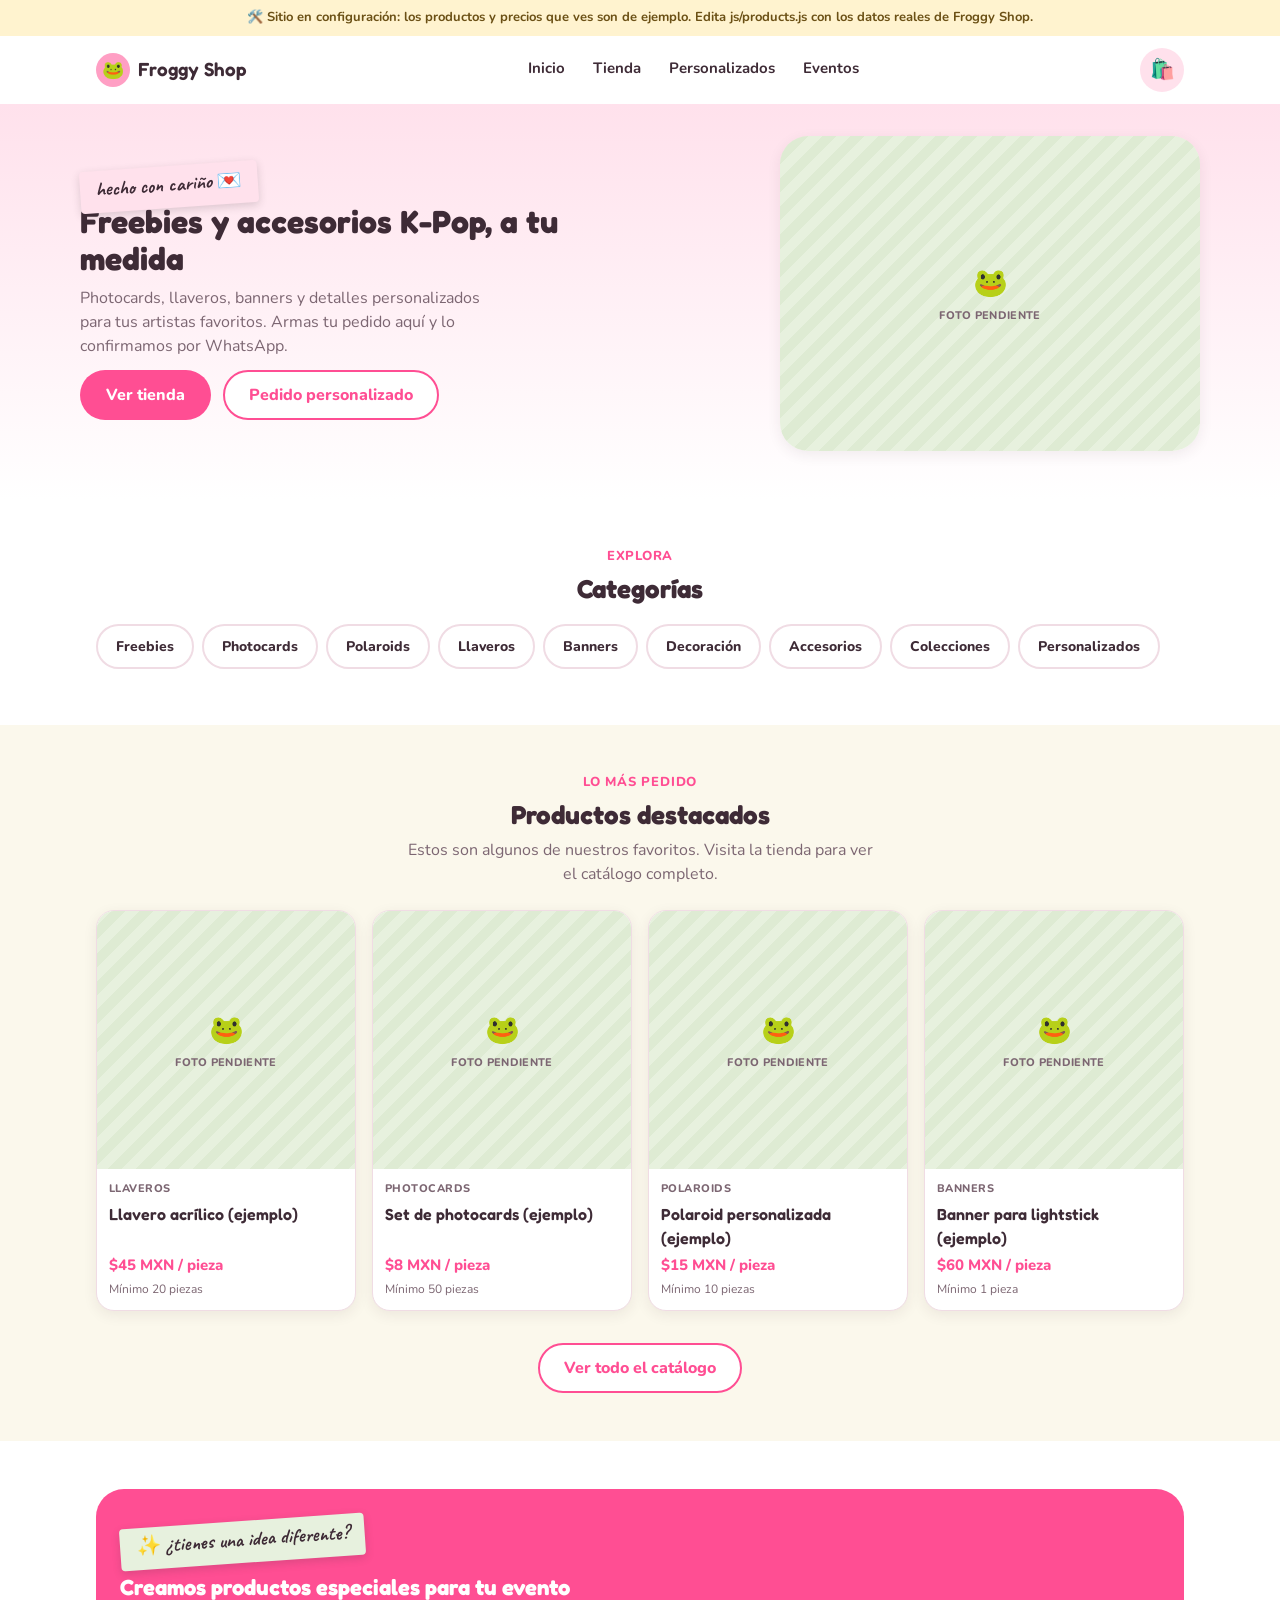
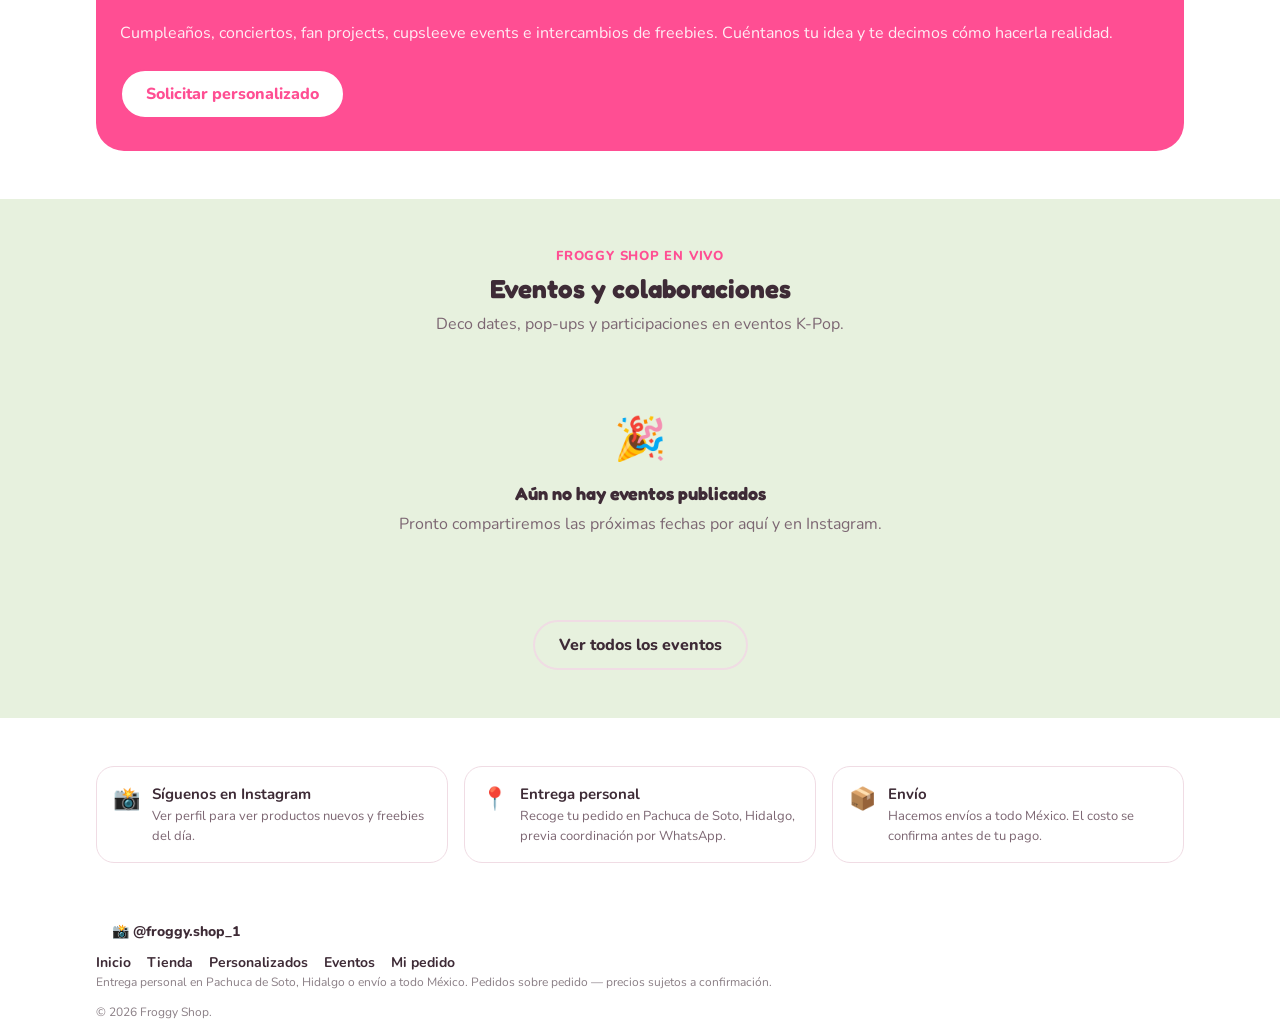
==== index.html @ 0ef4f1ca "Add files via upload" ====
<!DOCTYPE html>
<html lang="es">
<head>
<meta charset="UTF-8">
<meta name="viewport" content="width=device-width, initial-scale=1.0">
<title>Froggy Shop — Freebies y accesorios K-Pop en Pachuca</title>
<meta name="description" content="Freebies, accesorios y detalles personalizados para fans de K-Pop. Pedidos sobre pedido, entrega en Pachuca o envío a todo México.">
<meta property="og:title" content="Froggy Shop">
<meta property="og:description" content="Freebies, accesorios y detalles personalizados para fans de K-Pop.">
<meta property="og:type" content="website">
<link rel="icon" href="data:image/svg+xml,<svg xmlns=%22http://www.w3.org/2000/svg%22 viewBox=%220 0 32 32%22><text y=%2226%22 font-size=%2226%22>🐸</text></svg>">
<link rel="stylesheet" href="css/styles.css">
</head>
<body>

<header id="site-header"></header>

<main>

  <!-- HERO -->
  <section class="hero">
    <div class="hero__inner">
      <div class="hero__text">
        <div class="hero__sticker-wrap">
          <span class="sticker sticker--pink">hecho con cariño 💌</span>
        </div>
        <h1>Freebies y accesorios K-Pop, a tu medida</h1>
        <p class="lead">Photocards, llaveros, banners y detalles personalizados para tus artistas favoritos. Armas tu pedido aquí y lo confirmamos por WhatsApp.</p>
        <div class="hero__actions">
          <a href="tienda.html" class="btn btn--primary">Ver tienda</a>
          <a href="personalizados.html" class="btn btn--secondary">Pedido personalizado</a>
        </div>
      </div>
      <div class="hero__media">
        <div class="photo-placeholder" role="img" aria-label="Foto pendiente del producto destacado">
          <span class="photo-placeholder__icon" aria-hidden="true">🐸</span>
          <span class="photo-placeholder__label">Foto pendiente</span>
        </div>
      </div>
    </div>
  </section>

  <!-- CATEGORÍAS -->
  <section class="section">
    <div class="container">
      <div class="section-head" style="margin-bottom: var(--space-4);">
        <span class="eyebrow">Explora</span>
        <h2>Categorías</h2>
      </div>
      <div class="chip-row" id="home-categories" role="list" aria-label="Categorías de productos"></div>
    </div>
  </section>

  <!-- PRODUCTOS DESTACADOS -->
  <section class="section section--cream">
    <div class="container">
      <div class="section-head">
        <span class="eyebrow">Lo más pedido</span>
        <h2>Productos destacados</h2>
        <p>Estos son algunos de nuestros favoritos. Visita la tienda para ver el catálogo completo.</p>
      </div>
      <div class="product-grid" id="home-featured" role="list" aria-label="Productos destacados"></div>
      <div style="text-align:center; margin-top: var(--space-6);">
        <a href="tienda.html" class="btn btn--secondary">Ver todo el catálogo</a>
      </div>
    </div>
  </section>

  <!-- PERSONALIZADOS -->
  <section class="section">
    <div class="container">
      <div class="banner banner--pink">
        <span class="sticker sticker--mint" style="color:#3E2B36;">✨ ¿tienes una idea diferente?</span>
        <h3>Creamos productos especiales para tu evento</h3>
        <p>Cumpleaños, conciertos, fan projects, cupsleeve events e intercambios de freebies. Cuéntanos tu idea y te decimos cómo hacerla realidad.</p>
        <a href="personalizados.html" class="btn btn--secondary">Solicitar personalizado</a>
      </div>
    </div>
  </section>

  <!-- EVENTOS -->
  <section class="section section--mint">
    <div class="container">
      <div class="section-head">
        <span class="eyebrow">Froggy Shop en vivo</span>
        <h2>Eventos y colaboraciones</h2>
        <p>Deco dates, pop-ups y participaciones en eventos K-Pop.</p>
      </div>
      <div id="home-events"></div>
      <div style="text-align:center; margin-top: var(--space-5);">
        <a href="eventos.html" class="btn btn--ghost">Ver todos los eventos</a>
      </div>
    </div>
  </section>

  <!-- INSTAGRAM + ENTREGA -->
  <section class="section">
    <div class="container">
      <div class="info-strip">
        <div class="info-card">
          <span class="info-card__icon">📸</span>
          <div>
            <h4>Síguenos en Instagram</h4>
            <p><a href="#" id="ig-link" target="_blank" rel="noopener">Ver perfil</a> para ver productos nuevos y freebies del día.</p>
          </div>
        </div>
        <div class="info-card">
          <span class="info-card__icon">📍</span>
          <div>
            <h4>Entrega personal</h4>
            <p id="delivery-city-text"></p>
          </div>
        </div>
        <div class="info-card">
          <span class="info-card__icon">📦</span>
          <div>
            <h4>Envío</h4>
            <p>Hacemos envíos a todo México. El costo se confirma antes de tu pago.</p>
          </div>
        </div>
      </div>
    </div>
  </section>

</main>

<footer id="site-footer"></footer>

<script src="js/config.js"></script>
<script src="js/products.js"></script>
<script src="js/events.js"></script>
<script src="js/cart.js"></script>
<script src="js/ui.js"></script>
<script>
  document.addEventListener("DOMContentLoaded", () => {
    UI.renderHeader("home");
    UI.renderFooter();

    document.getElementById("ig-link").href = FROGGY_CONFIG.instagramUrl;
    document.getElementById("delivery-city-text").textContent =
      `Recoge tu pedido en ${FROGGY_CONFIG.localDeliveryCity}, previa coordinación por WhatsApp.`;

    // Categorías
    const catRow = document.getElementById("home-categories");
    catRow.innerHTML = CATEGORIES.map(
      (c) => `<a class="chip" href="tienda.html?cat=${c.id}" role="listitem">${c.label}</a>`
    ).join("");

    // Productos destacados
    const grid = document.getElementById("home-featured");
    const featured = ProductsAPI.featured(4);
    if (featured.length === 0) {
      grid.outerHTML = `<div class="empty-state"><span class="empty-state__icon">🐸</span><h3>Todavía no hay productos</h3><p>Agrega productos en js/products.js para que aparezcan aquí.</p></div>`;
    } else {
      grid.innerHTML = featured.map(renderProductCard).join("");
    }

    // Eventos (próximos, máx 2, o empty state)
    const upcoming = EventsAPI.upcoming().slice(0, 2);
    const eventsWrap = document.getElementById("home-events");
    if (upcoming.length === 0) {
      eventsWrap.innerHTML = `<div class="empty-state"><span class="empty-state__icon">🎉</span><h3>Aún no hay eventos publicados</h3><p>Pronto compartiremos las próximas fechas por aquí y en Instagram.</p></div>`;
    } else {
      eventsWrap.innerHTML = `<div class="product-grid">` + upcoming.map(renderEventCardHome).join("") + `</div>`;
    }
  });

  function renderProductCard(p) {
    return `
      <a class="product-card" href="producto.html?id=${p.id}" role="listitem">
        <div class="product-card__media">
          ${p.requiresQuote ? `<span class="product-card__badge">Cotización</span>` : ""}
          ${UI.mediaHtml(p.images, p.name)}
        </div>
        <div class="product-card__body">
          <span class="product-card__cat">${ProductsAPI.categoryLabel(p.category)}</span>
          <span class="product-card__name">${p.name}</span>
          <span class="product-card__price">${p.requiresQuote ? "Cotización" : UI.formatMoney(p.price) + " / " + p.unit}</span>
          <span class="product-card__min">Mínimo ${p.minOrder} ${p.unit}${p.minOrder > 1 ? "s" : ""}</span>
        </div>
      </a>`;
  }

  function renderEventCardHome(e) {
    return `
      <a class="product-card" href="eventos.html#${e.id}">
        <div class="product-card__media">${UI.mediaHtml(e.image ? [e.image] : [], e.title)}</div>
        <div class="product-card__body">
          <span class="product-card__cat">${e.date}</span>
          <span class="product-card__name">${e.title}</span>
          <span class="product-card__min">${e.location || ""}</span>
        </div>
      </a>`;
  }
</script>
</body>
</html>
---- css/styles.css ----
/* =========================================================
   FROGGY SHOP — SISTEMA DE DISEÑO
   Kawaii + boutique + K-Pop + limpio + moderno
   Mobile-first (320 / 360 / 390 / 430 → tablet → desktop)
   ========================================================= */

@import url('https://fonts.googleapis.com/css2?family=Fredoka:wght@500;600;700&family=Nunito:wght@400;600;700;800&family=Caveat:wght@600;700&display=swap');

:root{
  /* ---- Paleta (rosa dominante, verde-crema secundario) ---- */
  --pink-soft:   #FFE1EC;
  --pink:        #FF9FC4;
  --pink-strong: #FF4E93;
  --cream:       #FBF8EC;
  --mint:        #E7F1DE;
  --white:       #FFFFFF;
  --ink:         #3E2B36;
  --ink-soft:    #7C6672;
  --line:        #F0DCE4;
  --success:     #5E9E6C;
  --warn:        #C97A2B;

  /* ---- Tipografía ---- */
  --font-display: 'Fredoka', system-ui, sans-serif;
  --font-body:    'Nunito', system-ui, sans-serif;
  --font-note:    'Caveat', cursive;

  /* ---- Espaciado ---- */
  --space-1: 4px;
  --space-2: 8px;
  --space-3: 12px;
  --space-4: 16px;
  --space-5: 24px;
  --space-6: 32px;
  --space-7: 48px;
  --space-8: 64px;

  /* ---- Forma ---- */
  --radius-s: 10px;
  --radius-m: 18px;
  --radius-l: 28px;
  --radius-pill: 999px;

  /* ---- Sombra suave (evitar sombras pesadas) ---- */
  --shadow-card: 0 4px 14px rgba(62, 43, 54, 0.08);
  --shadow-sticker: 0 3px 8px rgba(62, 43, 54, 0.18);

  --max-content: 480px; /* ancho "de app" centrado en pantallas grandes para lo mobile-first */
  --max-wide: 1120px;
}

*{ box-sizing: border-box; }
html{ -webkit-text-size-adjust: 100%; }
body{
  margin: 0;
  font-family: var(--font-body);
  color: var(--ink);
  background: var(--white);
  line-height: 1.5;
  overflow-x: hidden;
  -webkit-font-smoothing: antialiased;
}
img{ max-width: 100%; display: block; }
a{ color: inherit; text-decoration: none; }
button{ font-family: inherit; }
h1,h2,h3{ font-family: var(--font-display); margin: 0 0 var(--space-2); line-height: 1.15; }
p{ margin: 0 0 var(--space-3); }
ul{ margin: 0; padding: 0; list-style: none; }

/* Foco visible siempre (accesibilidad) */
:focus-visible{
  outline: 3px solid var(--pink-strong);
  outline-offset: 2px;
  border-radius: 4px;
}

@media (prefers-reduced-motion: reduce){
  *{ animation-duration: 0.001ms !important; transition-duration: 0.001ms !important; }
}

/* ---------- Utilidades de layout ---------- */
.container{
  width: 100%;
  max-width: var(--max-wide);
  margin: 0 auto;
  padding: 0 var(--space-4);
}
.app-width{
  width: 100%;
  max-width: 560px;
  margin: 0 auto;
}
.section{
  padding: var(--space-7) var(--space-4);
}
.section--cream{ background: var(--cream); }
.section--mint{ background: var(--mint); }
.section--pink{ background: var(--pink-soft); }
.eyebrow{
  font-family: var(--font-body);
  font-weight: 800;
  font-size: 13px;
  letter-spacing: .06em;
  text-transform: uppercase;
  color: var(--pink-strong);
  margin-bottom: var(--space-2);
  display: block;
}
.section-head{
  text-align: center;
  max-width: 480px;
  margin: 0 auto var(--space-5);
}
.section-head h2{ font-size: 26px; }
.section-head p{ color: var(--ink-soft); margin-bottom: 0; }

/* ---------- Header ---------- */
.site-header{
  position: sticky;
  top: 0;
  z-index: 50;
  background: rgba(255,255,255,0.94);
  backdrop-filter: blur(6px);
  border-bottom: 1px solid var(--line);
}
.site-header__bar{
  max-width: var(--max-wide);
  margin: 0 auto;
  display: flex;
  align-items: center;
  justify-content: space-between;
  padding: var(--space-3) var(--space-4);
  gap: var(--space-3);
}
.brand{
  display: flex;
  align-items: center;
  gap: var(--space-2);
  font-family: var(--font-display);
  font-weight: 600;
  font-size: 19px;
  color: var(--ink);
}
.brand__mark{
  width: 34px; height: 34px;
  border-radius: var(--radius-pill);
  background: var(--pink);
  display: flex; align-items: center; justify-content: center;
  font-size: 18px;
  flex-shrink: 0;
}
.header-actions{ display: flex; align-items: center; gap: var(--space-2); }
.icon-btn{
  position: relative;
  width: 44px; height: 44px;
  display: flex; align-items: center; justify-content: center;
  border-radius: var(--radius-pill);
  background: var(--pink-soft);
  border: none;
  font-size: 20px;
  cursor: pointer;
}
.icon-btn__badge{
  position: absolute;
  top: -2px; right: -2px;
  min-width: 18px; height: 18px;
  padding: 0 4px;
  border-radius: var(--radius-pill);
  background: var(--pink-strong);
  color: white;
  font-size: 11px;
  font-weight: 800;
  display: flex; align-items: center; justify-content: center;
  border: 2px solid var(--white);
}
.nav-desktop{ display: none; gap: var(--space-5); font-weight: 700; font-size: 15px; }
.nav-desktop a{ padding: 6px 2px; border-bottom: 2px solid transparent; }
.nav-desktop a:hover{ border-color: var(--pink-strong); }

.mobile-menu{
  display: none;
  flex-direction: column;
  background: var(--white);
  border-bottom: 1px solid var(--line);
  padding: var(--space-2) var(--space-4) var(--space-4);
}
.mobile-menu.is-open{ display: flex; }
.mobile-menu a{
  padding: var(--space-3) var(--space-2);
  font-weight: 700;
  border-bottom: 1px solid var(--line);
}
.menu-toggle{ display: flex; }

@media (min-width: 860px){
  .nav-desktop{ display: flex; }
  .menu-toggle{ display: none; }
  .mobile-menu{ display: none !important; }
}

/* ---------- Botones ---------- */
.btn{
  display: inline-flex;
  align-items: center;
  justify-content: center;
  gap: var(--space-2);
  min-height: 50px;
  padding: 0 var(--space-5);
  border-radius: var(--radius-pill);
  font-family: var(--font-body);
  font-weight: 800;
  font-size: 16px;
  border: 2px solid transparent;
  cursor: pointer;
  text-align: center;
  transition: transform .12s ease, opacity .12s ease;
  width: 100%;
}
.btn:active{ transform: scale(0.98); }
@media (min-width: 480px){ .btn{ width: auto; } }
.btn--primary{ background: var(--pink-strong); color: var(--white); }
.btn--secondary{ background: var(--white); color: var(--pink-strong); border-color: var(--pink-strong); }
.btn--ghost{ background: transparent; color: var(--ink); border-color: var(--line); }
.btn--whatsapp{ background: #3FBE5D; color: var(--white); }
.btn--block{ width: 100%; }
.btn--sm{ min-height: 40px; padding: 0 var(--space-4); font-size: 14px; }
.btn[disabled]{ opacity: .5; cursor: not-allowed; }

/* ---------- Sticker / nota estilo scrapbook (elemento de firma) ---------- */
.sticker{
  display: inline-block;
  font-family: var(--font-note);
  font-weight: 700;
  font-size: 20px;
  color: var(--ink);
  background: #FFF6C9;
  padding: 4px 16px 8px;
  border-radius: 4px;
  box-shadow: var(--shadow-sticker);
  transform: rotate(-4deg);
}
.sticker--pink{ background: var(--pink-soft); }
.sticker--mint{ background: var(--mint); }

/* ---------- Chips de categoría ---------- */
.chip-row{
  display: flex;
  gap: var(--space-2);
  overflow-x: auto;
  padding: var(--space-1) 0 var(--space-2);
  scrollbar-width: none;
}
.chip-row::-webkit-scrollbar{ display: none; }
.chip{
  flex-shrink: 0;
  padding: 10px 18px;
  border-radius: var(--radius-pill);
  background: var(--white);
  border: 2px solid var(--line);
  font-weight: 800;
  font-size: 14px;
  white-space: nowrap;
  cursor: pointer;
}
.chip.is-active, .chip:hover{ background: var(--pink-strong); color: var(--white); border-color: var(--pink-strong); }

/* ---------- Grid de productos ---------- */
.product-grid{
  display: grid;
  grid-template-columns: repeat(2, 1fr);
  gap: var(--space-4);
}
@media (min-width: 700px){ .product-grid{ grid-template-columns: repeat(3, 1fr); } }
@media (min-width: 1000px){ .product-grid{ grid-template-columns: repeat(4, 1fr); } }

.product-card{
  background: var(--white);
  border-radius: var(--radius-m);
  border: 1px solid var(--line);
  overflow: hidden;
  display: flex;
  flex-direction: column;
  box-shadow: var(--shadow-card);
}
.product-card__media{ position: relative; aspect-ratio: 1 / 1; background: var(--mint); overflow: hidden; }
.product-card__media img{ width: 100%; height: 100%; object-fit: cover; }
.product-card__badge{
  position: absolute; top: 8px; left: 8px;
  background: var(--pink-strong); color: white;
  font-size: 11px; font-weight: 800;
  padding: 4px 10px; border-radius: var(--radius-pill);
}
.product-card__body{ padding: var(--space-3); display: flex; flex-direction: column; gap: 4px; flex: 1; }
.product-card__cat{ font-size: 11px; font-weight: 800; letter-spacing: .04em; text-transform: uppercase; color: var(--ink-soft); }
.product-card__name{ font-family: var(--font-display); font-weight: 600; font-size: 16px; }
.product-card__price{ font-weight: 800; color: var(--pink-strong); font-size: 15px; margin-top: auto; }
.product-card__min{ font-size: 12px; color: var(--ink-soft); }

/* ---------- Placeholder de foto (cuando no hay fotografía real) ---------- */
.photo-placeholder{
  width: 100%; height: 100%;
  display: flex; flex-direction: column; align-items: center; justify-content: center;
  gap: 4px;
  background: repeating-linear-gradient(135deg, var(--mint), var(--mint) 10px, #DEEBD3 10px, #DEEBD3 20px);
  color: var(--ink-soft);
  text-align: center;
  padding: var(--space-2);
}
.photo-placeholder__icon{ font-size: 28px; }
.photo-placeholder__label{ font-size: 11px; font-weight: 800; text-transform: uppercase; letter-spacing: .03em; }

/* ---------- Hero ---------- */
.hero{
  padding: var(--space-6) var(--space-4) var(--space-7);
  background: linear-gradient(180deg, var(--pink-soft) 0%, var(--white) 100%);
  position: relative;
}
.hero__inner{ max-width: var(--max-wide); margin: 0 auto; display: flex; flex-direction: column; gap: var(--space-5); align-items: center; text-align: center; }
.hero__sticker-wrap{ display: flex; justify-content: center; margin-bottom: -4px; }
.hero h1{ font-size: 32px; max-width: 340px; }
.hero p.lead{ color: var(--ink-soft); font-size: 16px; max-width: 320px; }
.hero__actions{ display: flex; flex-direction: column; gap: var(--space-3); width: 100%; max-width: 320px; }
.hero__media{
  width: 100%; max-width: 340px;
  aspect-ratio: 4/3;
  border-radius: var(--radius-l);
  overflow: hidden;
  box-shadow: var(--shadow-card);
}
@media (min-width: 860px){
  .hero__inner{ flex-direction: row; text-align: left; align-items: center; }
  .hero__text{ flex: 1; }
  .hero__sticker-wrap{ justify-content: flex-start; }
  .hero h1{ max-width: 480px; }
  .hero p.lead{ max-width: 420px; }
  .hero__actions{ flex-direction: row; max-width: none; }
  .hero__media{ flex: 1; max-width: 420px; }
}

/* ---------- Banner (personalizados / eventos) ---------- */
.banner{
  border-radius: var(--radius-l);
  padding: var(--space-6) var(--space-5);
  display: flex;
  flex-direction: column;
  gap: var(--space-3);
  align-items: flex-start;
}
.banner--pink{ background: var(--pink-strong); color: var(--white); }
.banner--mint{ background: var(--mint); color: var(--ink); }
.banner h3{ font-size: 22px; }
.banner p{ opacity: .9; }

/* ---------- Info de entrega / footer strip ---------- */
.info-strip{
  display: grid;
  gap: var(--space-4);
  grid-template-columns: 1fr;
}
@media (min-width: 700px){ .info-strip{ grid-template-columns: repeat(3, 1fr); } }
.info-card{
  background: var(--white);
  border: 1px solid var(--line);
  border-radius: var(--radius-m);
  padding: var(--space-4);
  display: flex;
  gap: var(--space-3);
  align-items: flex-start;
}
.info-card__icon{ font-size: 22px; }
.info-card h4{ font-size: 15px; margin: 0 0 2px; }
.info-card p{ font-size: 13px; color: var(--ink-soft); margin: 0; }

/* ---------- Footer ---------- */
.site-footer{
  background: var(--ink);
  color: #F3E6EC;
  padding: var(--space-6) var(--space-4) var(--space-5);
}
.site-footer .container{ display: flex; flex-direction: column; gap: var(--space-4); }
.site-footer a{ color: #F3E6EC; }
.footer-links{ display: flex; flex-wrap: wrap; gap: var(--space-4); font-weight: 700; font-size: 14px; }
.footer-note{ font-size: 12px; opacity: .6; }
.social-pill{
  display: inline-flex; align-items: center; gap: 8px;
  background: rgba(255,255,255,0.08);
  padding: 10px 16px; border-radius: var(--radius-pill);
  font-weight: 800; font-size: 14px; width: fit-content;
}

/* ---------- Formularios ---------- */
.form-field{ margin-bottom: var(--space-4); display: flex; flex-direction: column; gap: 6px; }
.form-field label{ font-weight: 800; font-size: 14px; }
.form-field .hint{ font-size: 12px; color: var(--ink-soft); margin-top: -2px; }
.form-field .error{ font-size: 13px; color: #C23B5A; font-weight: 700; }
input, select, textarea{
  min-height: 50px;
  padding: 0 var(--space-3);
  border-radius: var(--radius-s);
  border: 2px solid var(--line);
  font-family: var(--font-body);
  font-size: 16px;
  color: var(--ink);
  background: var(--white);
  width: 100%;
}
textarea{ min-height: 100px; padding: var(--space-3); resize: vertical; }
input:focus, select:focus, textarea:focus{ border-color: var(--pink-strong); }
input.has-error, select.has-error, textarea.has-error{ border-color: #C23B5A; }
.radio-row{ display: flex; gap: var(--space-3); flex-wrap: wrap; }
.radio-card{
  flex: 1;
  min-width: 140px;
  border: 2px solid var(--line);
  border-radius: var(--radius-m);
  padding: var(--space-3);
  display: flex; align-items: center; gap: var(--space-2);
  cursor: pointer;
  font-weight: 700;
}
.radio-card input{ width: auto; min-height: auto; accent-color: var(--pink-strong); }
.radio-card.is-selected{ border-color: var(--pink-strong); background: var(--pink-soft); }

/* ---------- Cantidad ---------- */
.qty-control{ display: flex; align-items: center; gap: var(--space-3); }
.qty-btn{
  width: 40px; height: 40px;
  border-radius: var(--radius-pill);
  border: 2px solid var(--line);
  background: var(--white);
  font-size: 18px; font-weight: 800;
  cursor: pointer;
  display: flex; align-items: center; justify-content: center;
}
.qty-value{ min-width: 44px; text-align: center; font-weight: 800; font-size: 17px; }

/* ---------- Estados ---------- */
.empty-state{
  text-align: center;
  padding: var(--space-7) var(--space-4);
  color: var(--ink-soft);
}
.empty-state__icon{ font-size: 42px; display: block; margin-bottom: var(--space-3); }
.empty-state h3{ color: var(--ink); font-size: 18px; }
.loading-state{ text-align: center; padding: var(--space-6); color: var(--ink-soft); font-weight: 700; }
.error-state{ text-align: center; padding: var(--space-6); color: #C23B5A; font-weight: 700; }

/* ---------- Tarjetas de resumen / pedido ---------- */
.order-line{
  display: flex;
  gap: var(--space-3);
  padding: var(--space-3) 0;
  border-bottom: 1px solid var(--line);
}
.order-line__media{ width: 64px; height: 64px; border-radius: var(--radius-s); overflow: hidden; flex-shrink: 0; background: var(--mint); }
.order-line__media img{ width: 100%; height: 100%; object-fit: cover; }
.order-line__info{ flex: 1; min-width: 0; }
.order-line__name{ font-weight: 800; font-size: 15px; }
.order-line__meta{ font-size: 13px; color: var(--ink-soft); }
.order-line__actions{ display: flex; align-items: center; justify-content: space-between; margin-top: 6px; }
.link-remove{ font-size: 13px; font-weight: 800; color: #C23B5A; background: none; border: none; cursor: pointer; padding: 8px 0; }

.summary-row{ display: flex; justify-content: space-between; padding: 6px 0; font-size: 15px; }
.summary-row--total{ font-weight: 800; font-size: 18px; border-top: 2px solid var(--line); margin-top: var(--space-2); padding-top: var(--space-3); }
.summary-note{
  background: var(--mint);
  border-radius: var(--radius-s);
  padding: var(--space-3);
  font-size: 13px;
  color: var(--ink-soft);
  margin-top: var(--space-3);
}

/* ---------- Barra flotante inferior (mobile) ---------- */
.sticky-cta{
  position: sticky;
  bottom: 0;
  z-index: 40;
  background: var(--white);
  border-top: 1px solid var(--line);
  padding: var(--space-3) var(--space-4);
  padding-bottom: max(var(--space-3), env(safe-area-inset-bottom));
}

/* ---------- Badges de estado ---------- */
.status-badge{
  display: inline-flex; align-items: center; gap: 6px;
  font-size: 12px; font-weight: 800;
  padding: 4px 10px; border-radius: var(--radius-pill);
  background: var(--mint); color: var(--success);
}

/* ---------- Genérico: tarjeta simple ---------- */
.card{
  background: var(--white);
  border: 1px solid var(--line);
  border-radius: var(--radius-m);
  padding: var(--space-4);
  box-shadow: var(--shadow-card);
}

/* Aviso de datos de ejemplo (transparencia con el propietario/desarrollador) */
.dev-banner{
  background: #FFF3CF;
  color: #6B5015;
  font-size: 13px;
  font-weight: 700;
  text-align: center;
  padding: var(--space-2) var(--space-4);
}
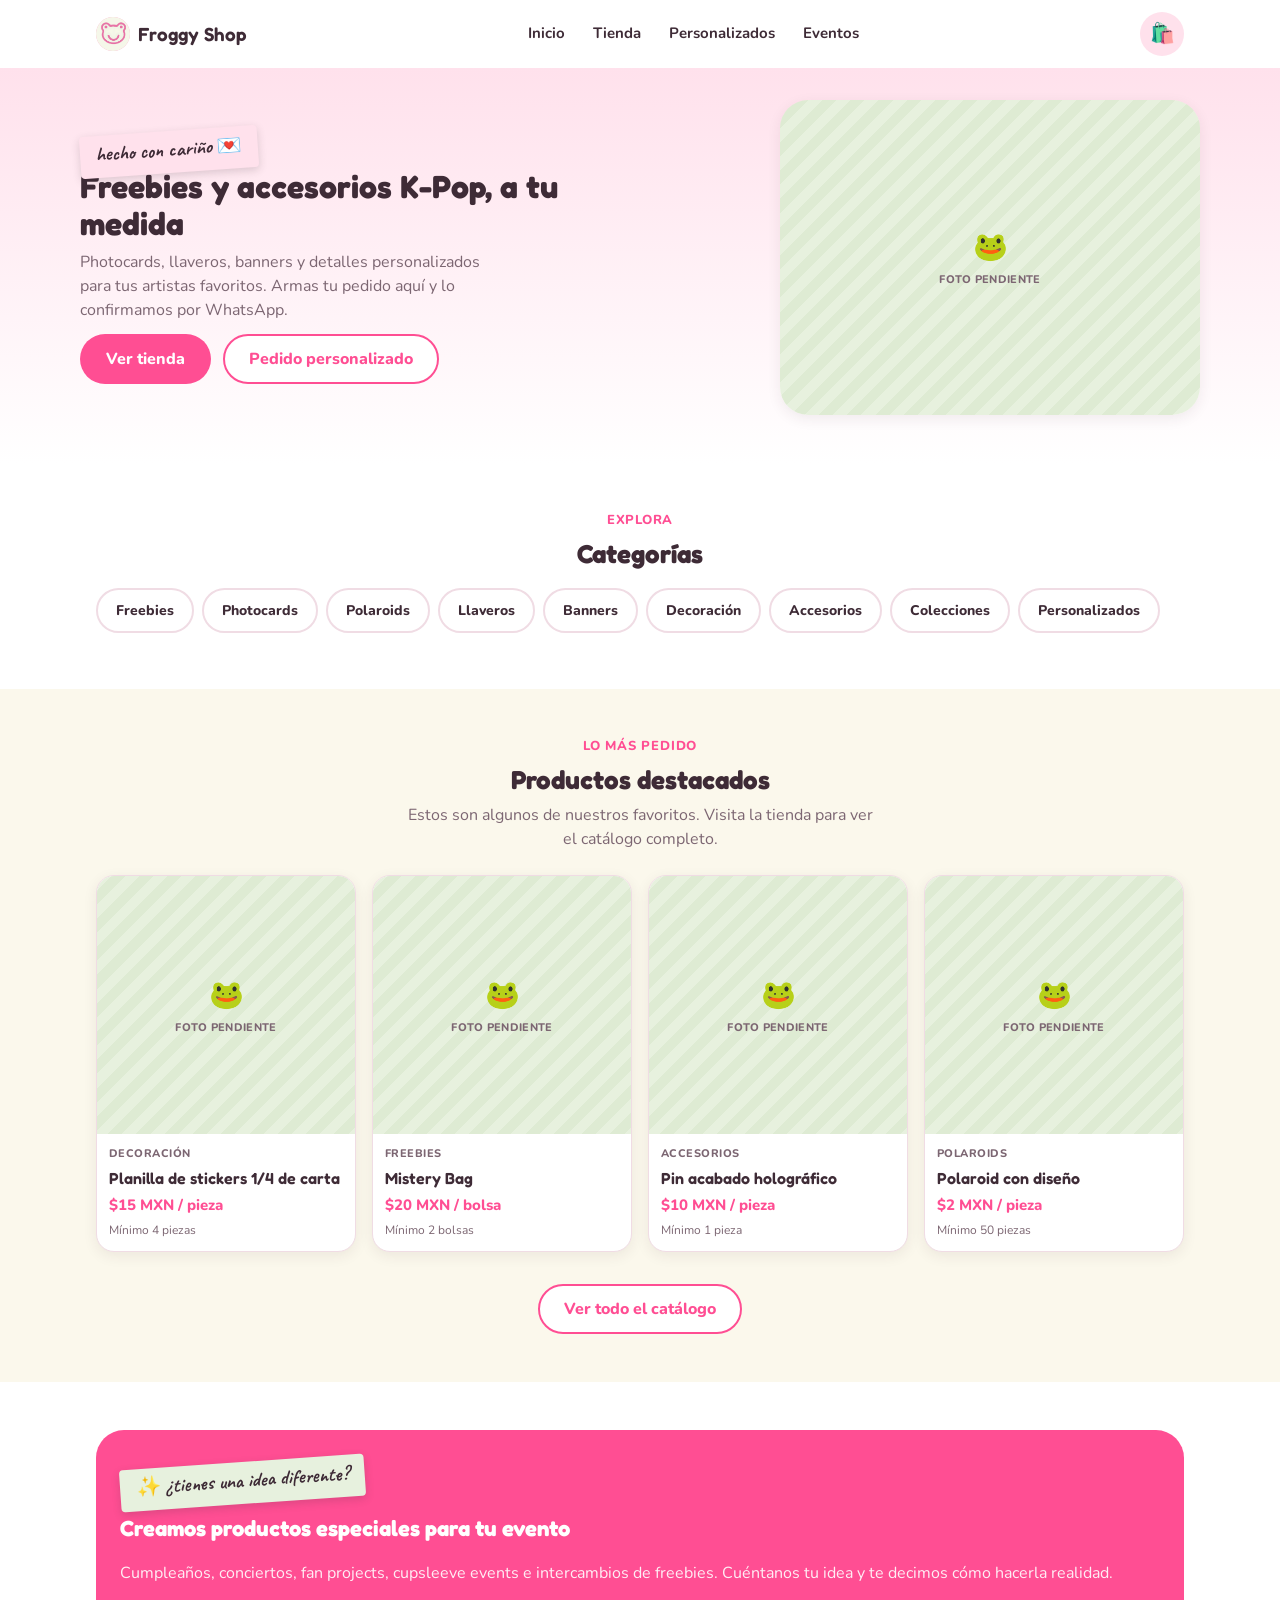
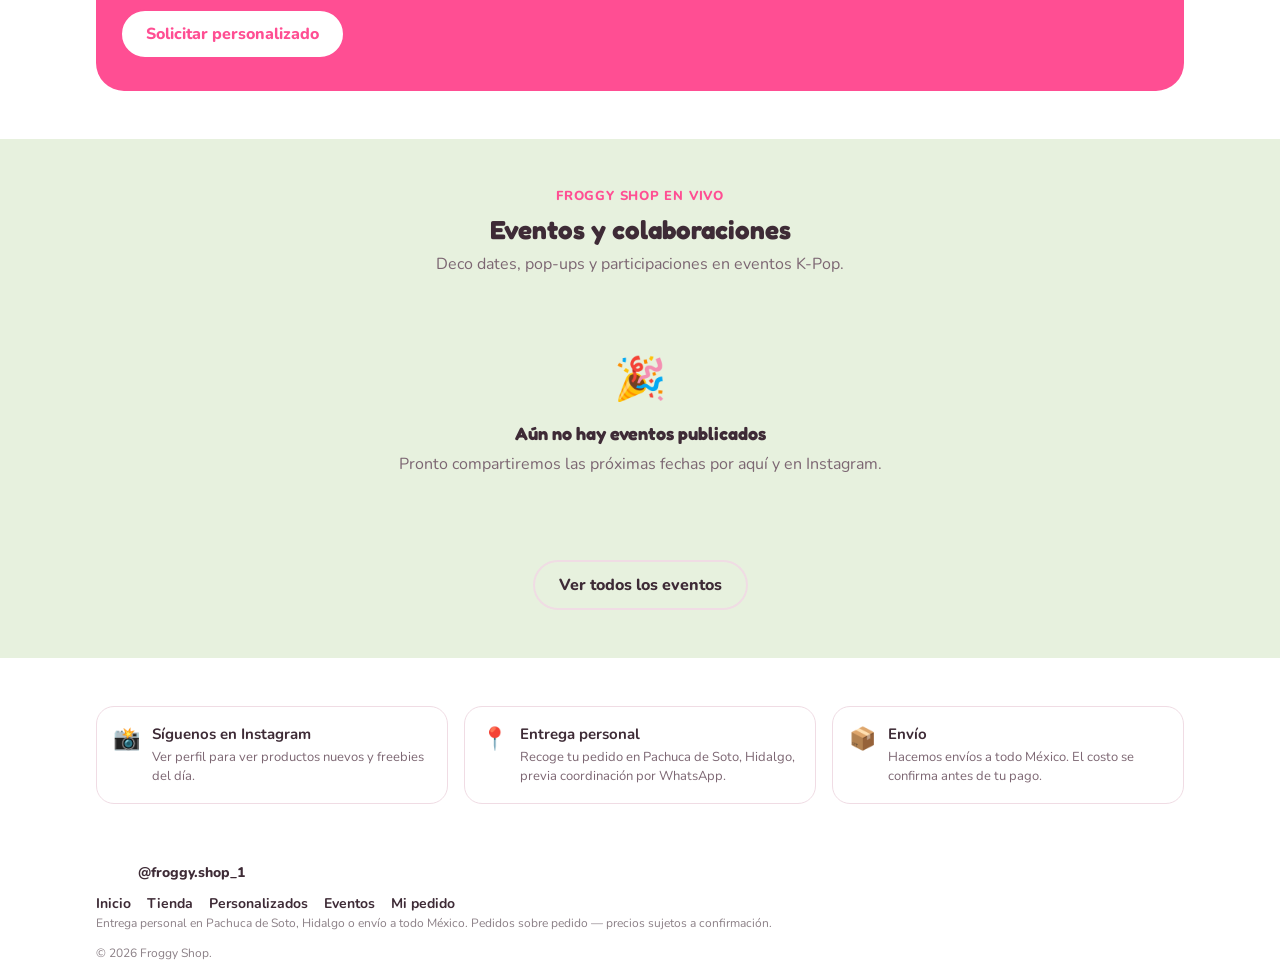
==== commit 3a50cdce: "Add files via upload" ====
--- a/index.html
+++ b/index.html
@@ -8,7 +8,7 @@
 <meta property="og:title" content="Froggy Shop">
 <meta property="og:description" content="Freebies, accesorios y detalles personalizados para fans de K-Pop.">
 <meta property="og:type" content="website">
-<link rel="icon" href="data:image/svg+xml,<svg xmlns=%22http://www.w3.org/2000/svg%22 viewBox=%220 0 32 32%22><text y=%2226%22 font-size=%2226%22>🐸</text></svg>">
+<link rel="icon" href="assets/logo-froggyshop.jpeg">
 <link rel="stylesheet" href="css/styles.css">
 </head>
 <body>
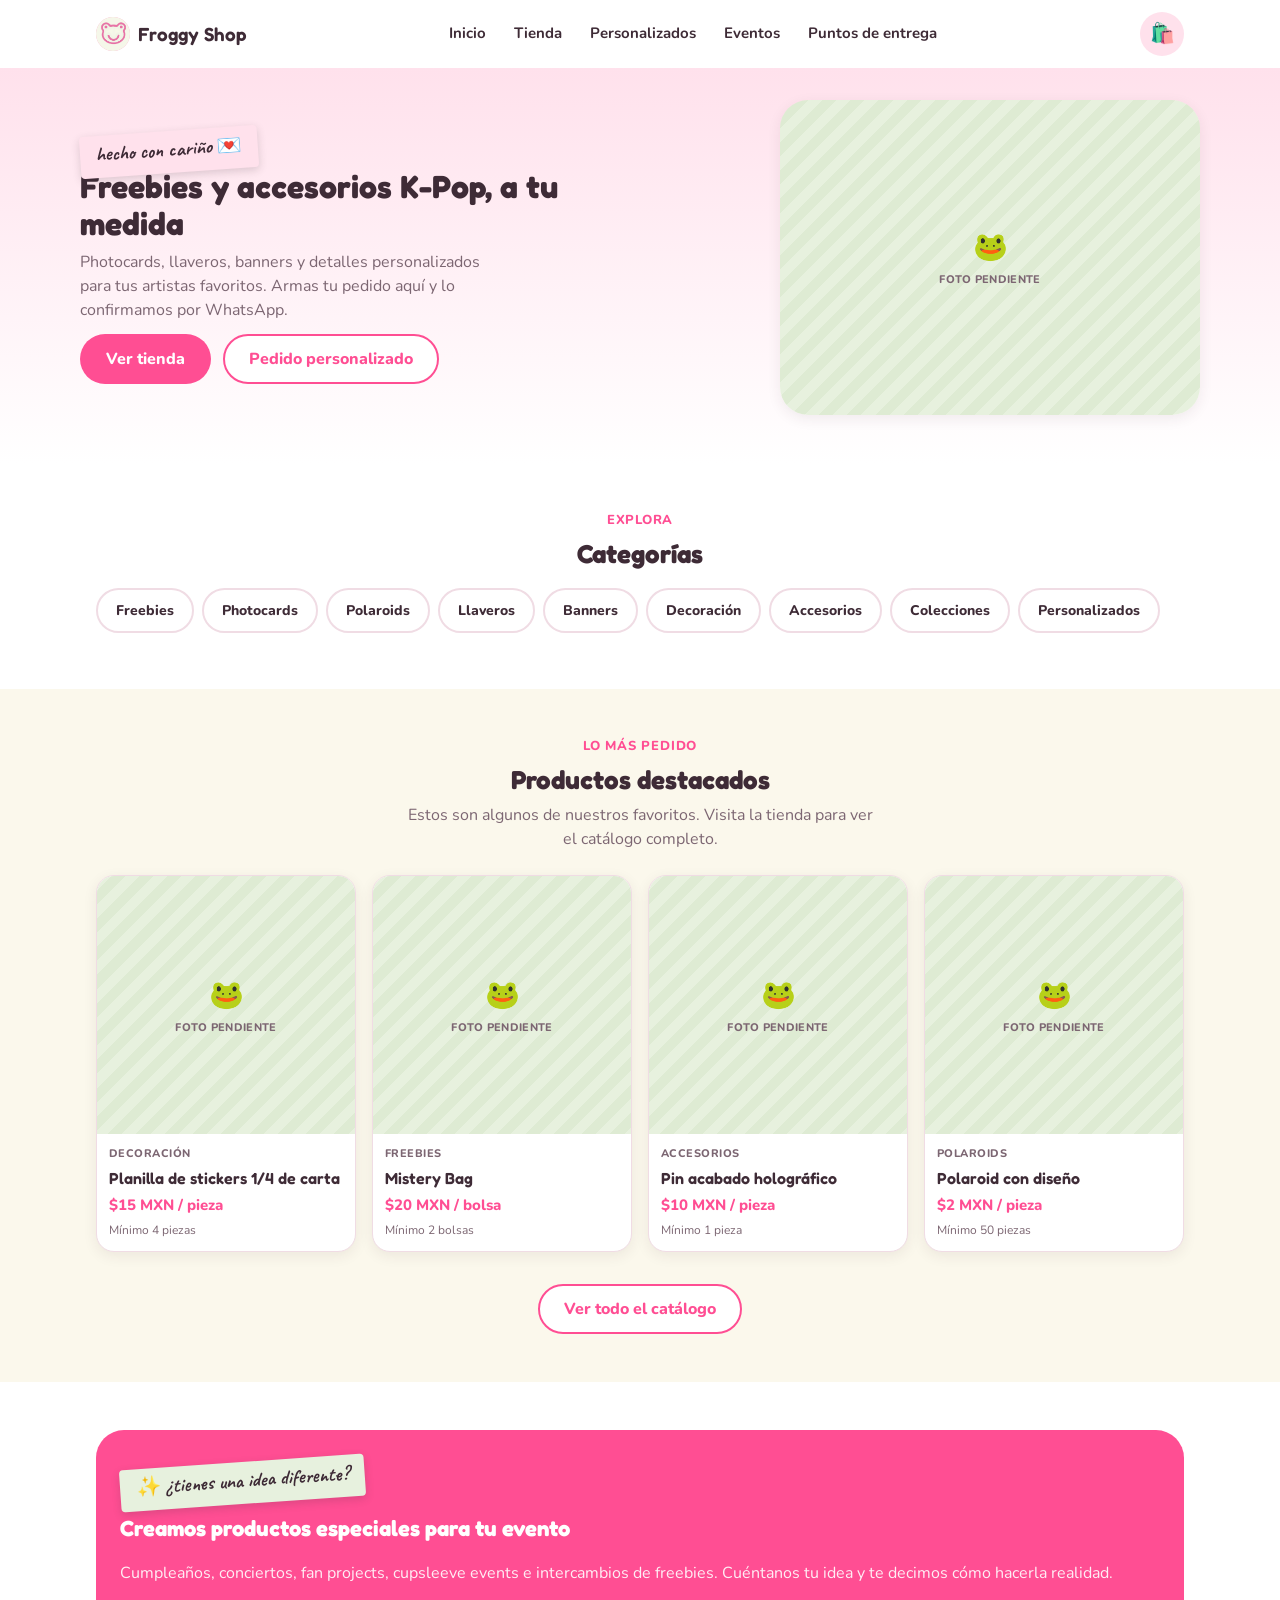
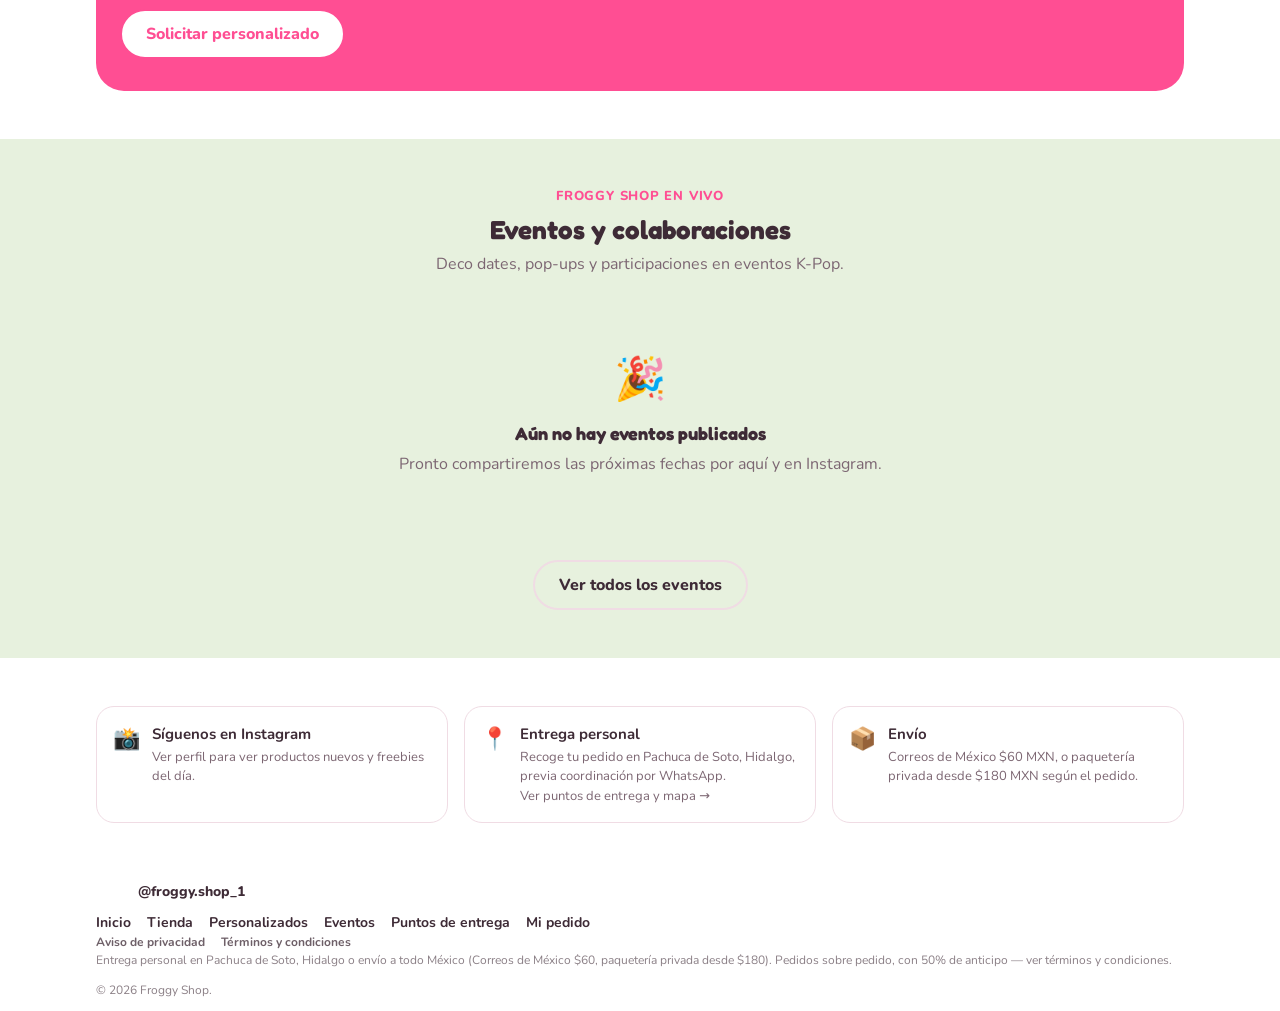
==== commit 9a7701d5: "Add files via upload" ====
--- a/index.html
+++ b/index.html
@@ -109,13 +109,14 @@
           <div>
             <h4>Entrega personal</h4>
             <p id="delivery-city-text"></p>
+            <p><a href="puntos-entrega.html">Ver puntos de entrega y mapa →</a></p>
           </div>
         </div>
         <div class="info-card">
           <span class="info-card__icon">📦</span>
           <div>
             <h4>Envío</h4>
-            <p>Hacemos envíos a todo México. El costo se confirma antes de tu pago.</p>
+            <p>Correos de México $60 MXN, o paquetería privada desde $180 MXN según el pedido.</p>
           </div>
         </div>
       </div>
@@ -129,6 +130,7 @@
 <script src="js/config.js"></script>
 <script src="js/products.js"></script>
 <script src="js/events.js"></script>
+<script src="js/delivery.js"></script>
 <script src="js/cart.js"></script>
 <script src="js/ui.js"></script>
 <script>
--- a/css/styles.css
+++ b/css/styles.css
@@ -499,7 +499,63 @@
   box-shadow: var(--shadow-card);
 }
 
-/* Aviso de datos de ejemplo (transparencia con el propietario/desarrollador) */
+/* ---------- Contenido legal (Aviso de privacidad / Términos) ---------- */
+.legal-content h2{ font-size: 20px; margin-top: var(--space-6); }
+.legal-content h2:first-child{ margin-top: 0; }
+.legal-content h3{ font-size: 16px; margin-top: var(--space-4); }
+.legal-content p, .legal-content li{ font-size: 15px; color: var(--ink); }
+.legal-content ul{ list-style: disc; padding-left: 20px; margin-bottom: var(--space-3); }
+.legal-content li{ margin-bottom: 6px; }
+.legal-updated{ font-size: 13px; color: var(--ink-soft); margin-bottom: var(--space-5); }
+.policy-callout{
+  background: var(--pink-soft);
+  border-radius: var(--radius-m);
+  padding: var(--space-4);
+  margin: var(--space-4) 0;
+}
+.policy-callout strong{ display:block; margin-bottom: 4px; }
+
+/* ---------- Mapas embebidos ---------- */
+.map-embed{
+  width: 100%;
+  aspect-ratio: 16/10;
+  border: 0;
+  border-radius: var(--radius-m);
+  overflow: hidden;
+}
+.map-embed iframe{ width: 100%; height: 100%; border: 0; }
+.delivery-point-card{
+  border: 1px solid var(--line);
+  border-radius: var(--radius-m);
+  overflow: hidden;
+  background: var(--white);
+  box-shadow: var(--shadow-card);
+  margin-bottom: var(--space-5);
+}
+.delivery-point-card__body{ padding: var(--space-4); display:flex; flex-direction: column; gap: 6px; }
+.delivery-point-card__name{ font-family: var(--font-display); font-weight: 600; font-size: 17px; }
+.cost-badge{
+  display: inline-flex; align-items:center; gap:4px;
+  font-size: 12px; font-weight: 800;
+  padding: 3px 10px; border-radius: var(--radius-pill);
+  width: fit-content;
+}
+.cost-badge--free{ background: var(--mint); color: var(--success); }
+.cost-badge--extra{ background: #FFEAD1; color: var(--warn); }
+
+/* ---------- Selector de punto/método de entrega en el checkout ---------- */
+.delivery-sub-options{ display:flex; flex-direction:column; gap: var(--space-2); margin-top: var(--space-2); }
+.delivery-sub-card{
+  display:flex; align-items:center; justify-content: space-between; gap: var(--space-3);
+  border: 2px solid var(--line);
+  border-radius: var(--radius-m);
+  padding: var(--space-3);
+  cursor: pointer;
+}
+.delivery-sub-card.is-selected{ border-color: var(--pink-strong); background: var(--pink-soft); }
+.delivery-sub-card input{ width:auto; min-height:auto; accent-color: var(--pink-strong); }
+.delivery-sub-card__label{ display:flex; align-items:center; gap: var(--space-2); font-weight: 700; font-size: 14px; }
+.delivery-sub-card__cost{ font-weight: 800; font-size: 13px; color: var(--ink-soft); white-space: nowrap; }
 .dev-banner{
   background: #FFF3CF;
   color: #6B5015;
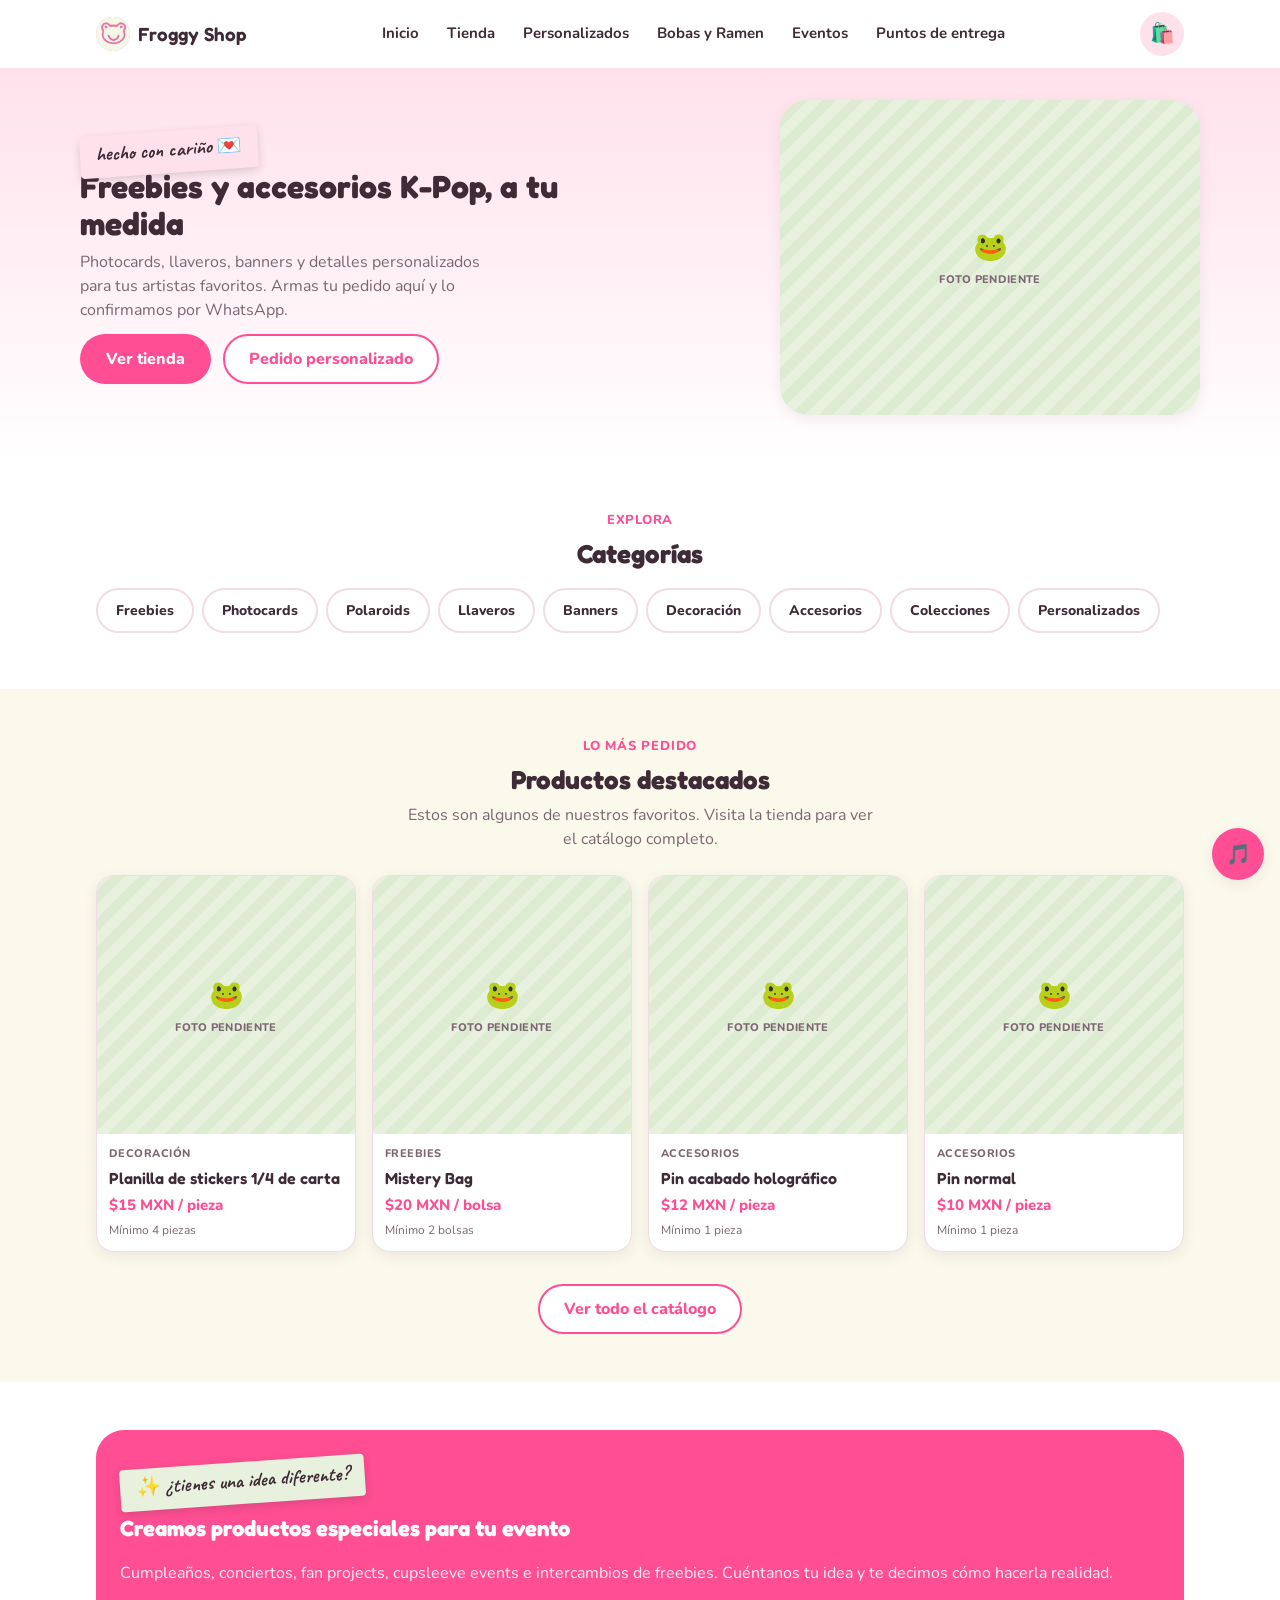
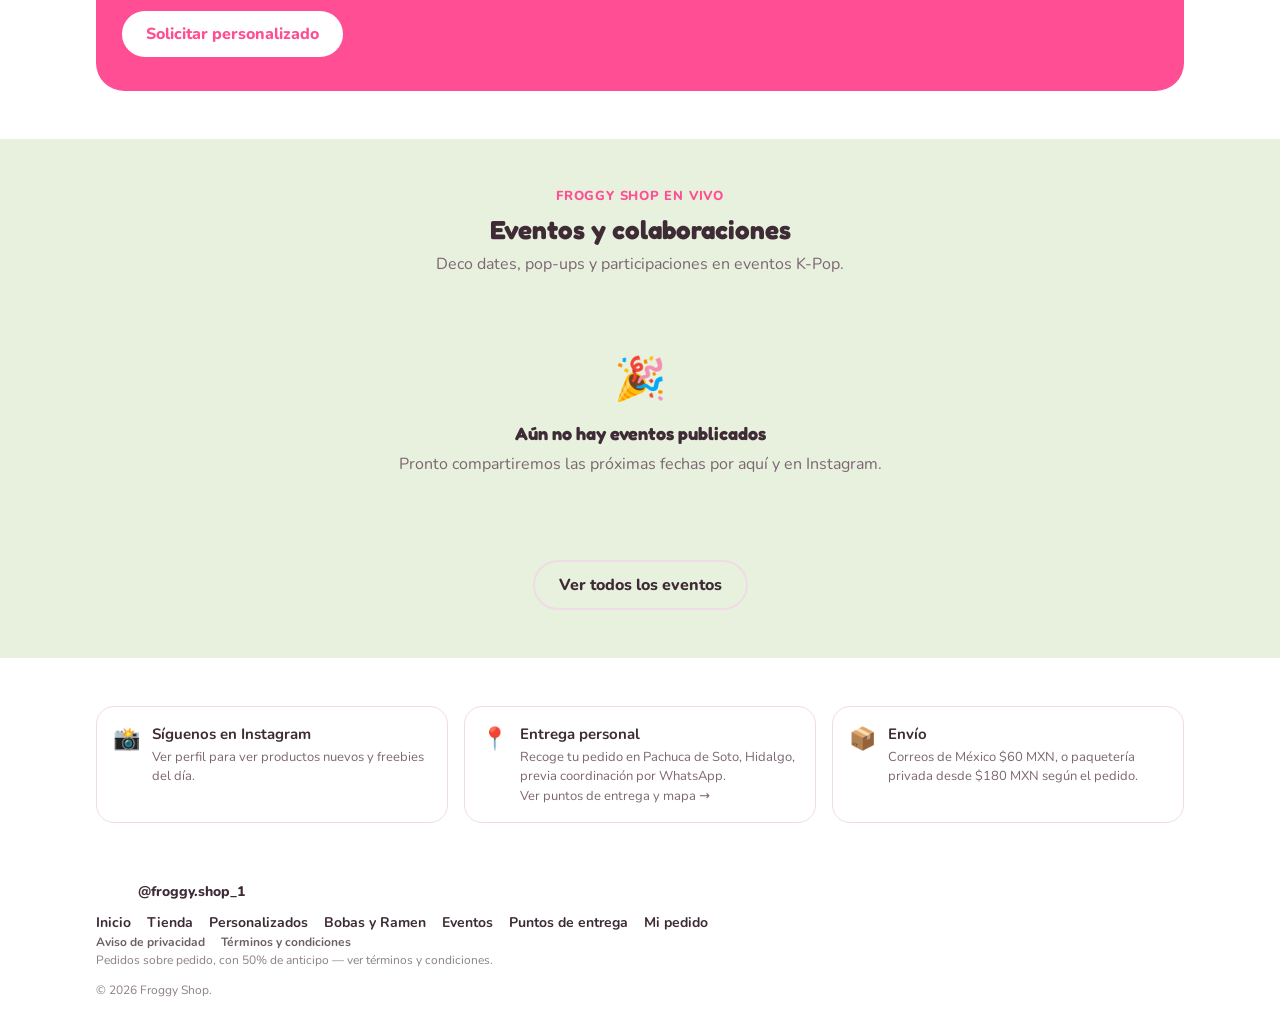
==== commit 141c6e65: "Add files via upload" ====
--- a/index.html
+++ b/index.html
@@ -171,8 +171,7 @@
     return `
       <a class="product-card" href="producto.html?id=${p.id}" role="listitem">
         <div class="product-card__media">
-          ${p.requiresQuote ? `<span class="product-card__badge">Cotización</span>` : ""}
-          ${UI.mediaHtml(p.images, p.name)}
+          ${UI.productMediaHtml(p)}
         </div>
         <div class="product-card__body">
           <span class="product-card__cat">${ProductsAPI.categoryLabel(p.category)}</span>
--- a/css/styles.css
+++ b/css/styles.css
@@ -564,3 +564,33 @@
   text-align: center;
   padding: var(--space-2) var(--space-4);
 }
+
+/* ---------- Badge 'Foto de referencia' ---------- */
+.product-card__badge--ref{
+  left: auto;
+  right: 8px;
+  background: var(--ink);
+  opacity: 0.85;
+}
+.hero__media{ position: relative; }
+
+/* ---------- Reproductor de música flotante ---------- */
+.music-toggle{
+  position: fixed;
+  bottom: 20px;
+  right: 16px;
+  width: 52px;
+  height: 52px;
+  border-radius: var(--radius-pill);
+  background: var(--pink-strong);
+  color: var(--white);
+  border: none;
+  font-size: 20px;
+  display: flex;
+  align-items: center;
+  justify-content: center;
+  box-shadow: var(--shadow-card);
+  cursor: pointer;
+  z-index: 60;
+}
+.music-toggle--raised{ bottom: 92px; }
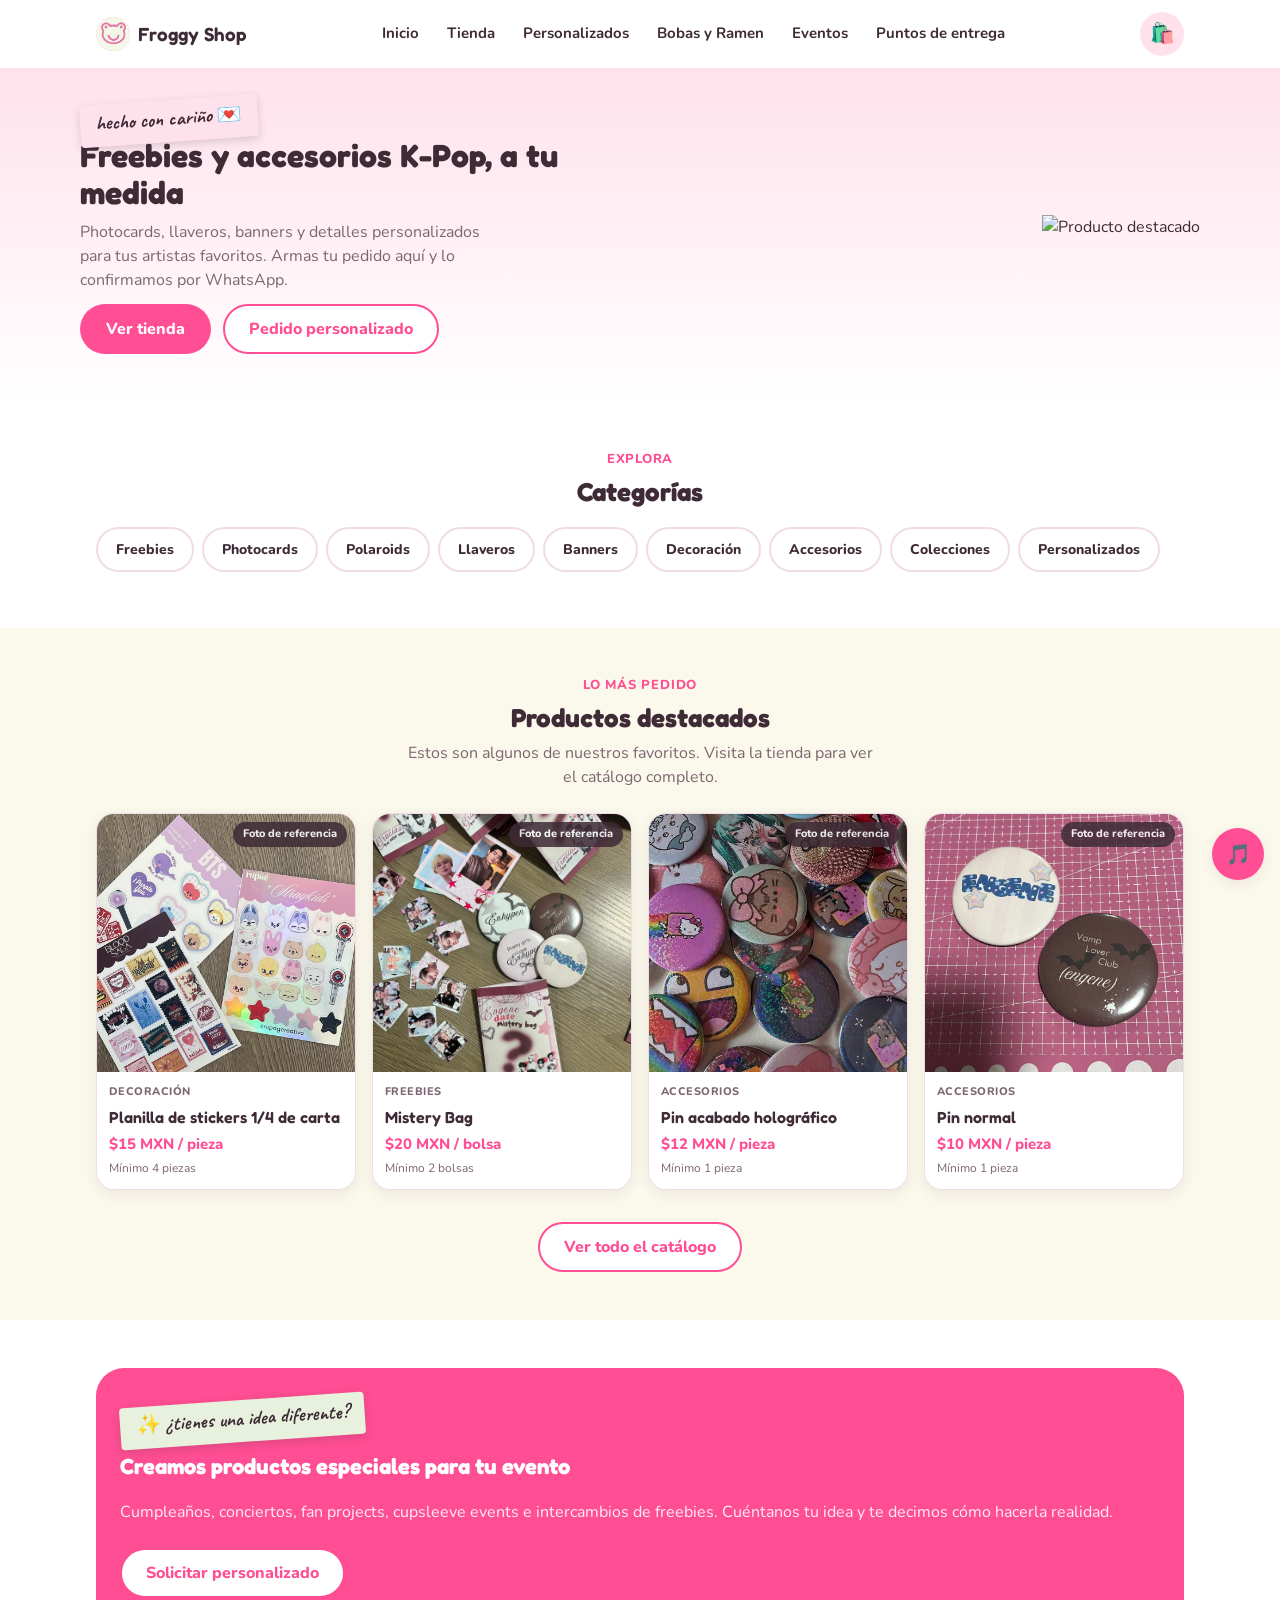
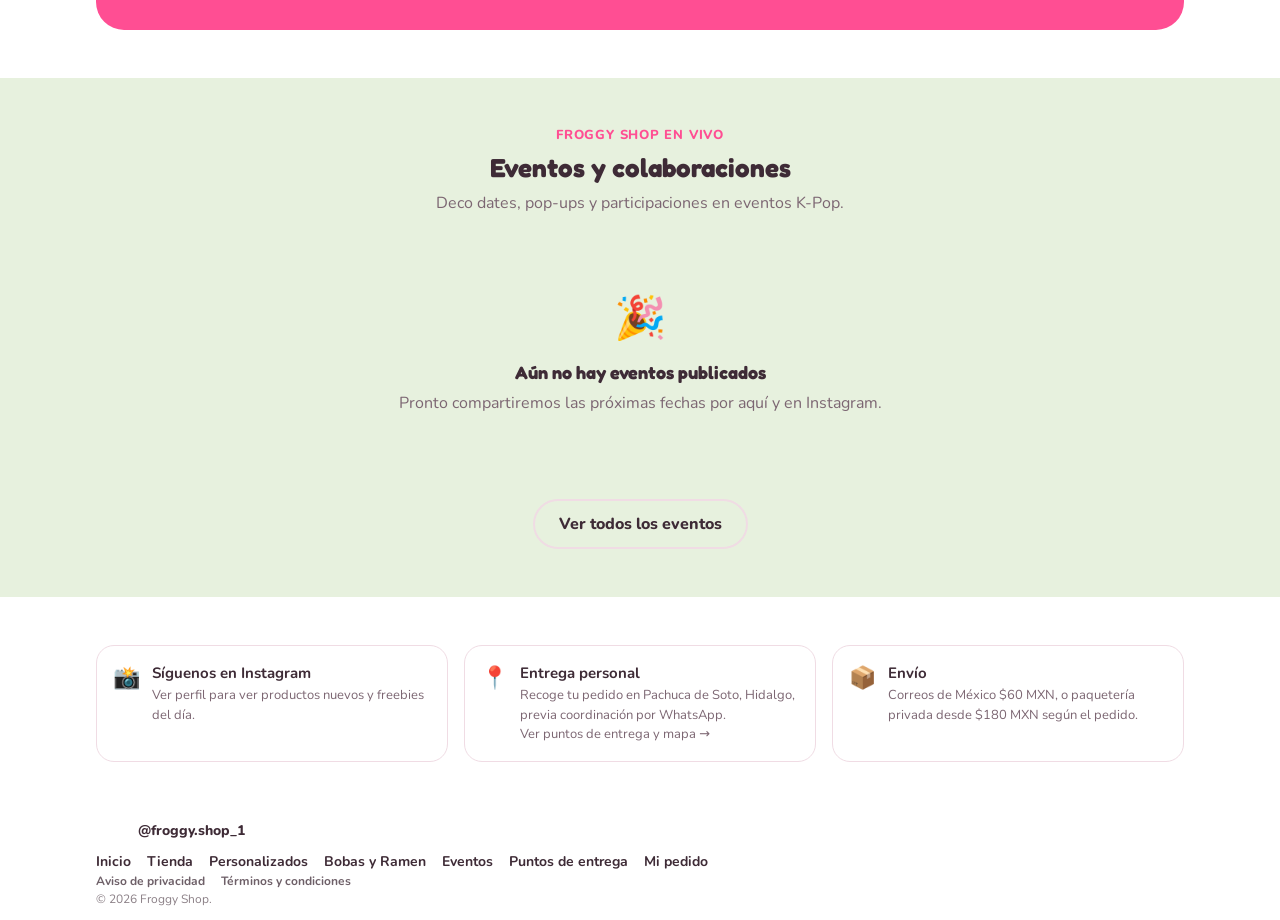
==== commit fed4305b: "Modificación de Index.html respecto a la imagen de producto destacado" ====
--- a/index.html
+++ b/index.html
@@ -31,12 +31,11 @@
           <a href="personalizados.html" class="btn btn--secondary">Pedido personalizado</a>
         </div>
       </div>
-      <div class="hero__media">
-        <div class="photo-placeholder" role="img" aria-label="Foto pendiente del producto destacado">
-          <span class="photo-placeholder__icon" aria-hidden="true">🐸</span>
-          <span class="photo-placeholder__label">Foto pendiente</span>
-        </div>
-      </div>
+     <img 
+    src="assets/producto-destacado.jpeg" 
+    alt="Producto destacado"
+    class="hero-product-image"
+>
     </div>
   </section>
 
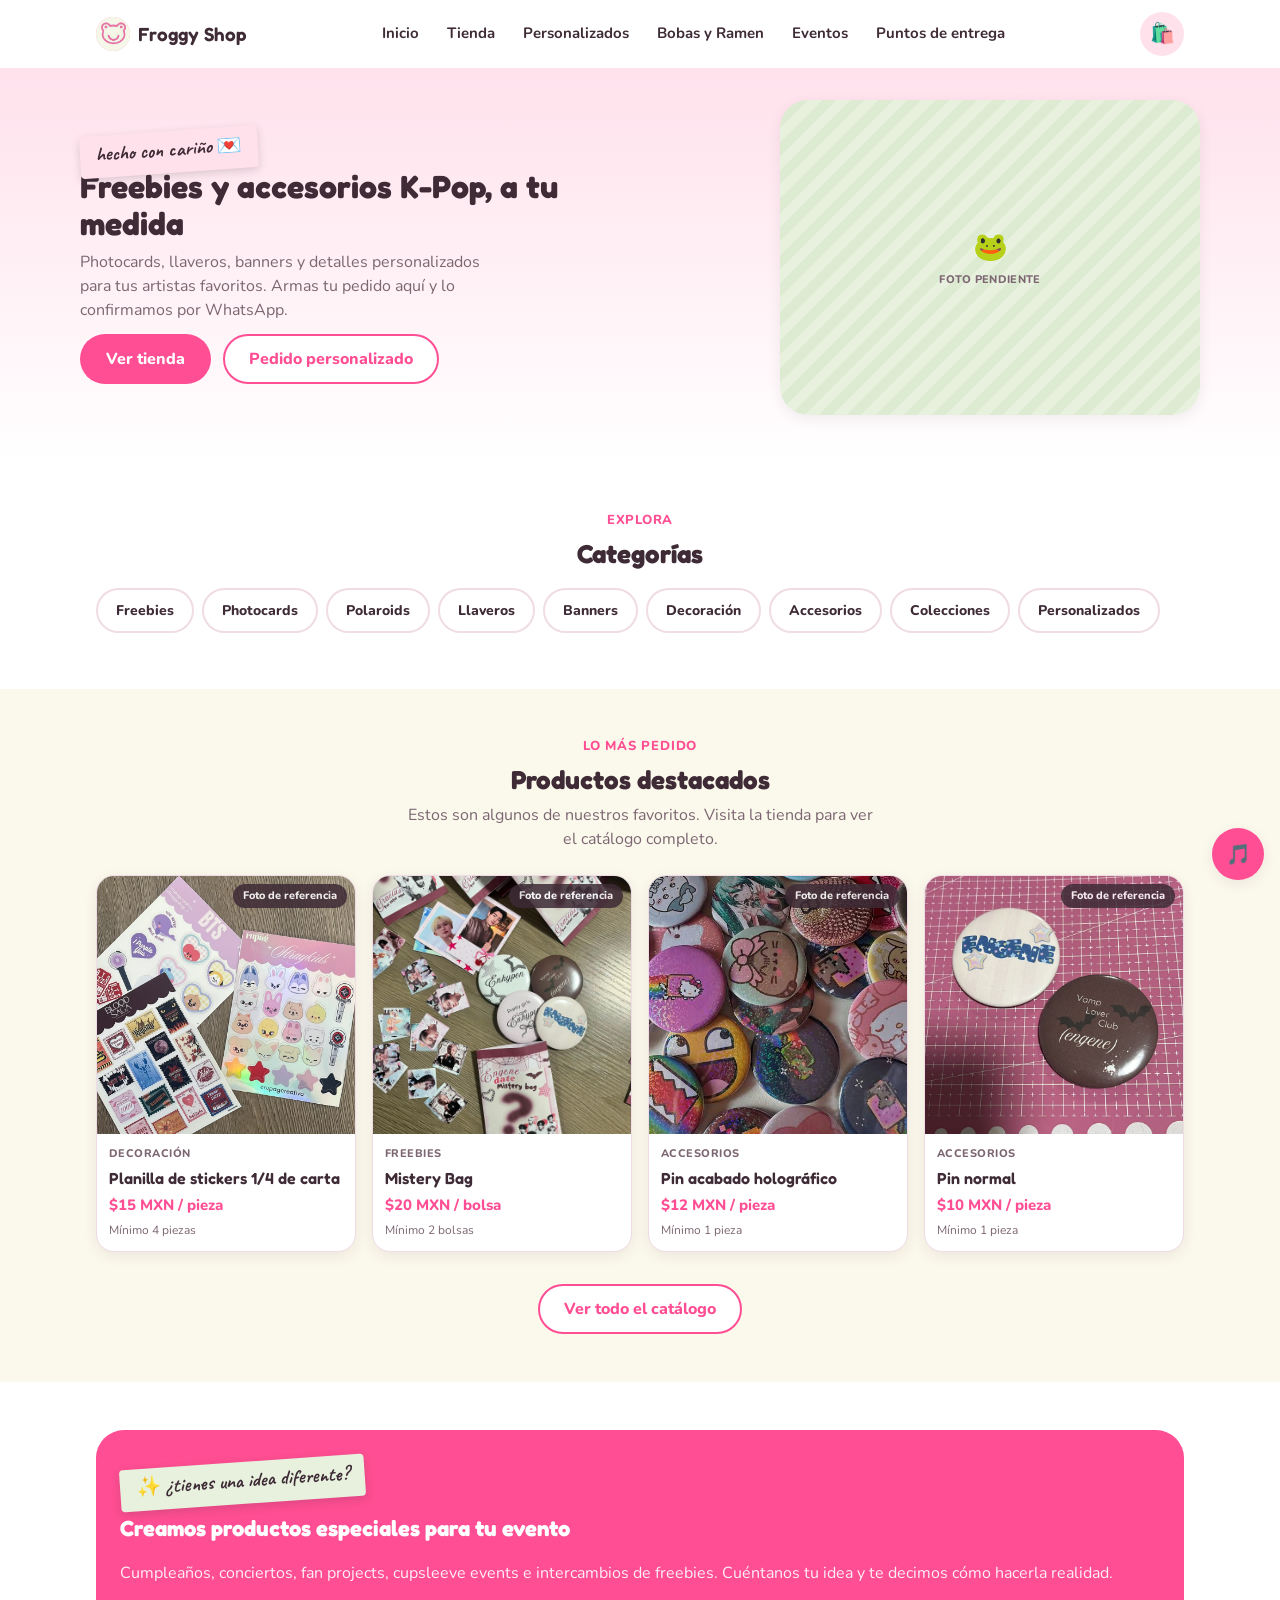
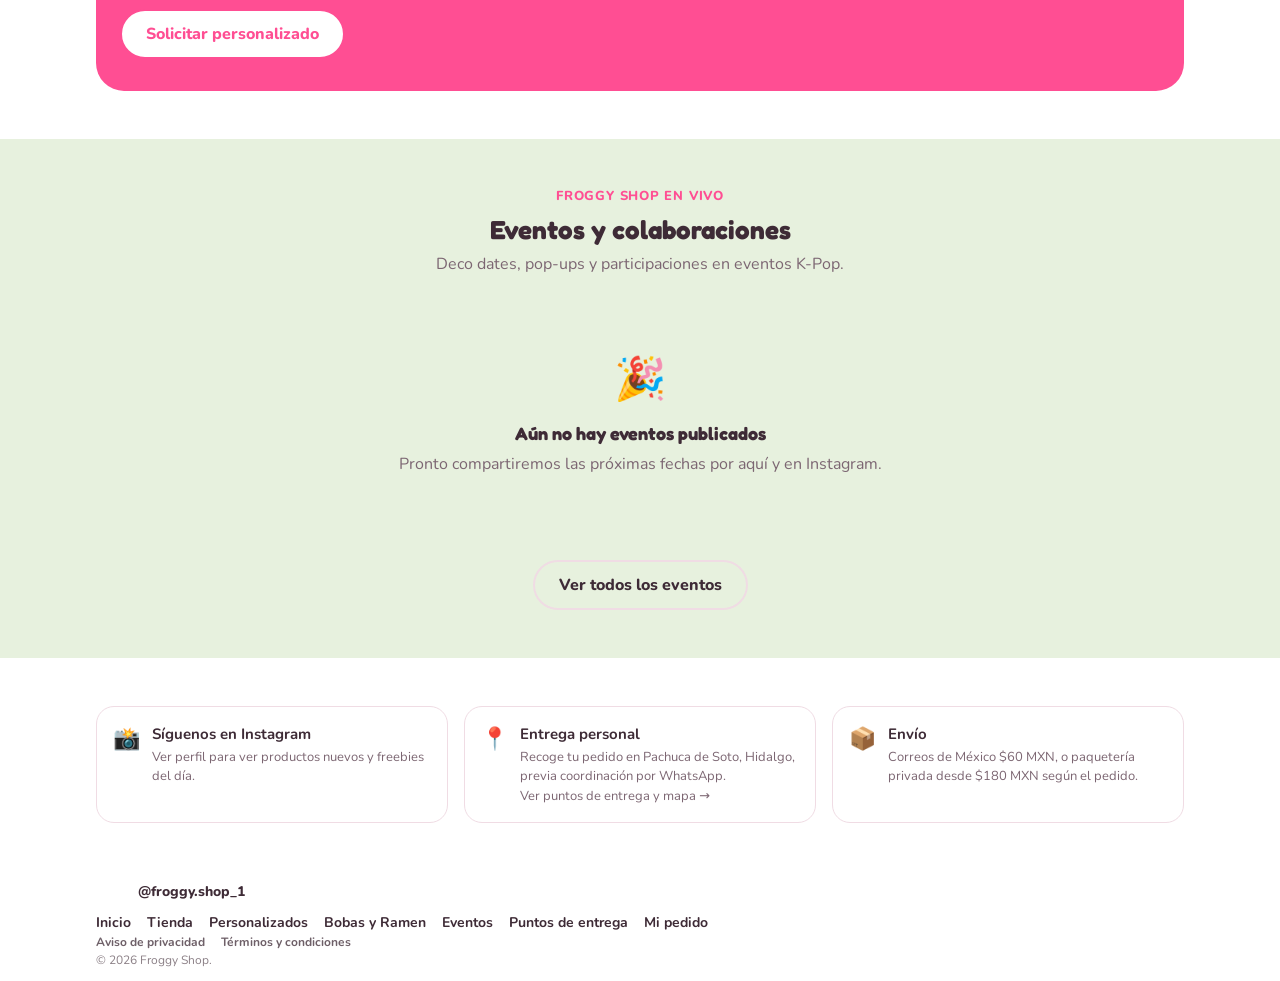
==== commit e139b57e: "Add files via upload" ====
--- a/index.html
+++ b/index.html
@@ -31,11 +31,12 @@
           <a href="personalizados.html" class="btn btn--secondary">Pedido personalizado</a>
         </div>
       </div>
-     <img 
-    src="assets/producto-destacado.jpeg" 
-    alt="Producto destacado"
-    class="hero-product-image"
->
+      <div class="hero__media">
+        <div class="photo-placeholder" role="img" aria-label="Foto pendiente del producto destacado">
+          <span class="photo-placeholder__icon" aria-hidden="true">🐸</span>
+          <span class="photo-placeholder__label">Foto pendiente</span>
+        </div>
+      </div>
     </div>
   </section>
 
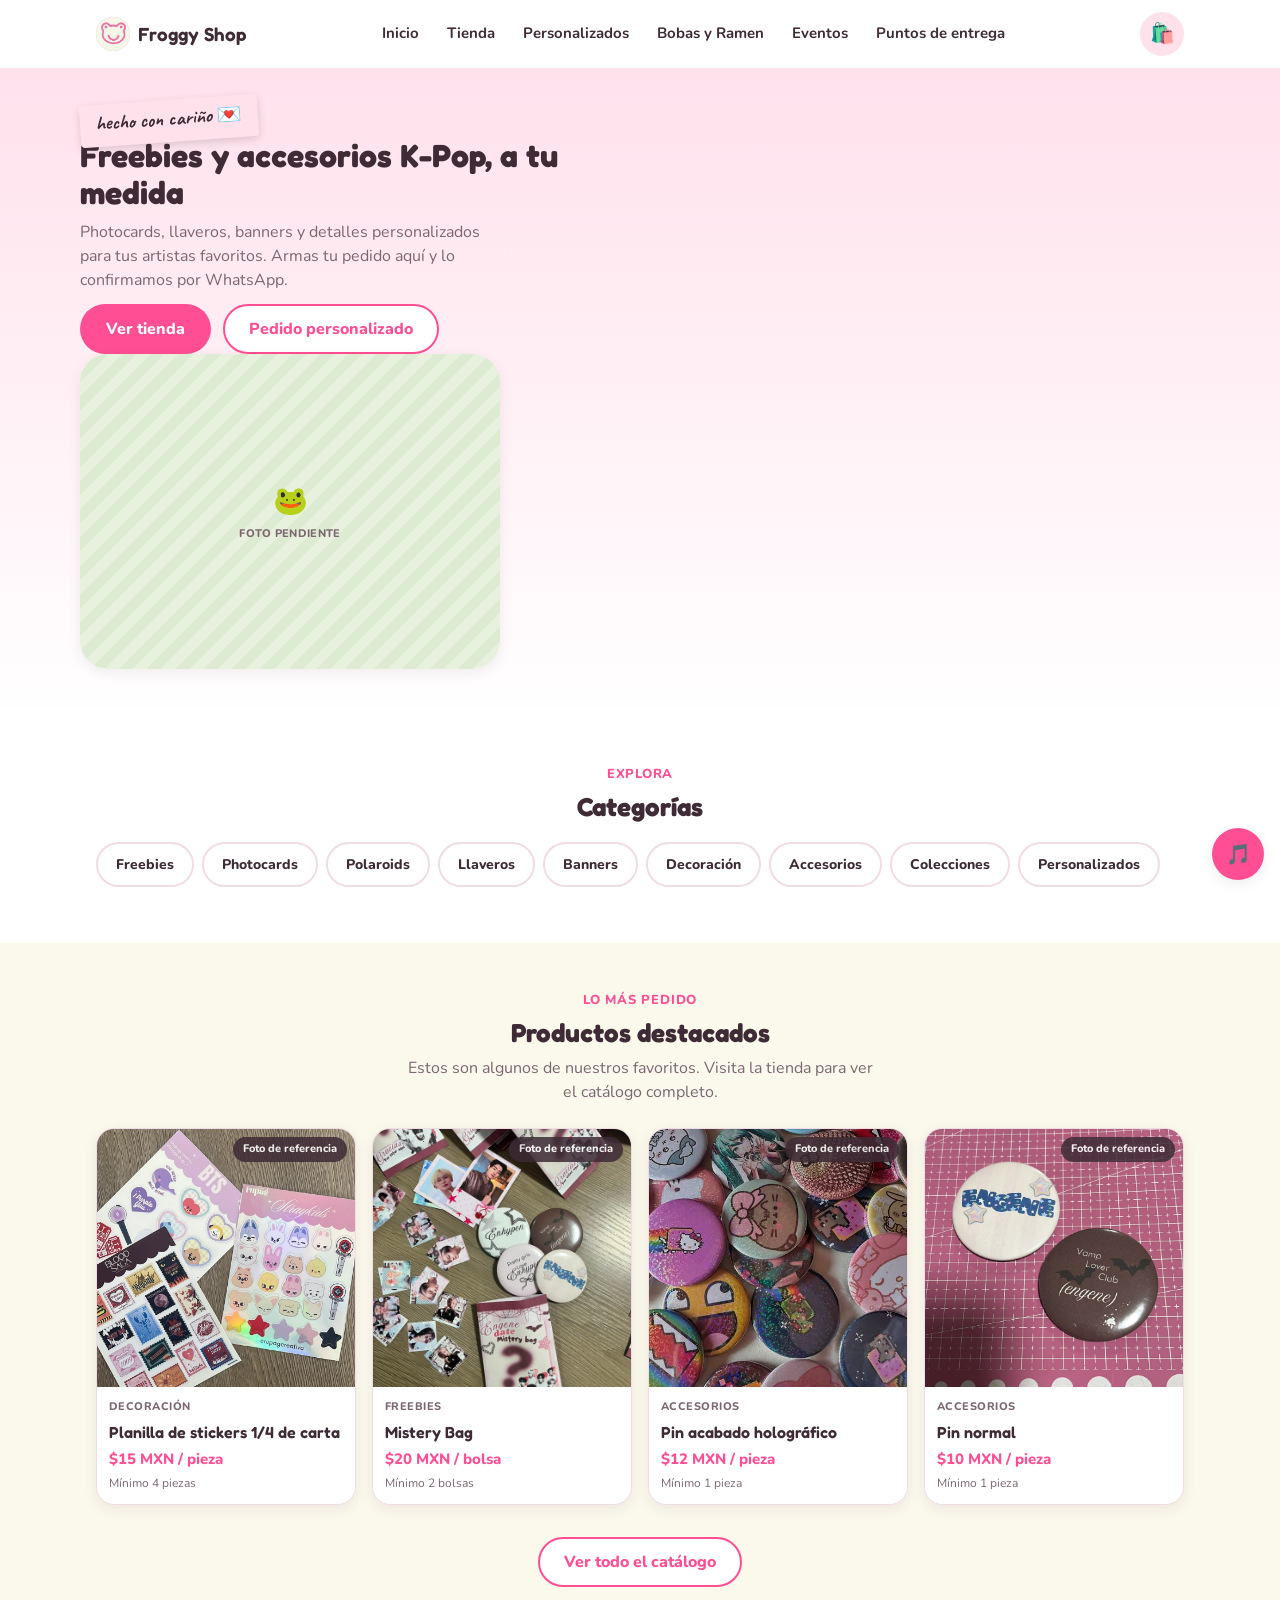
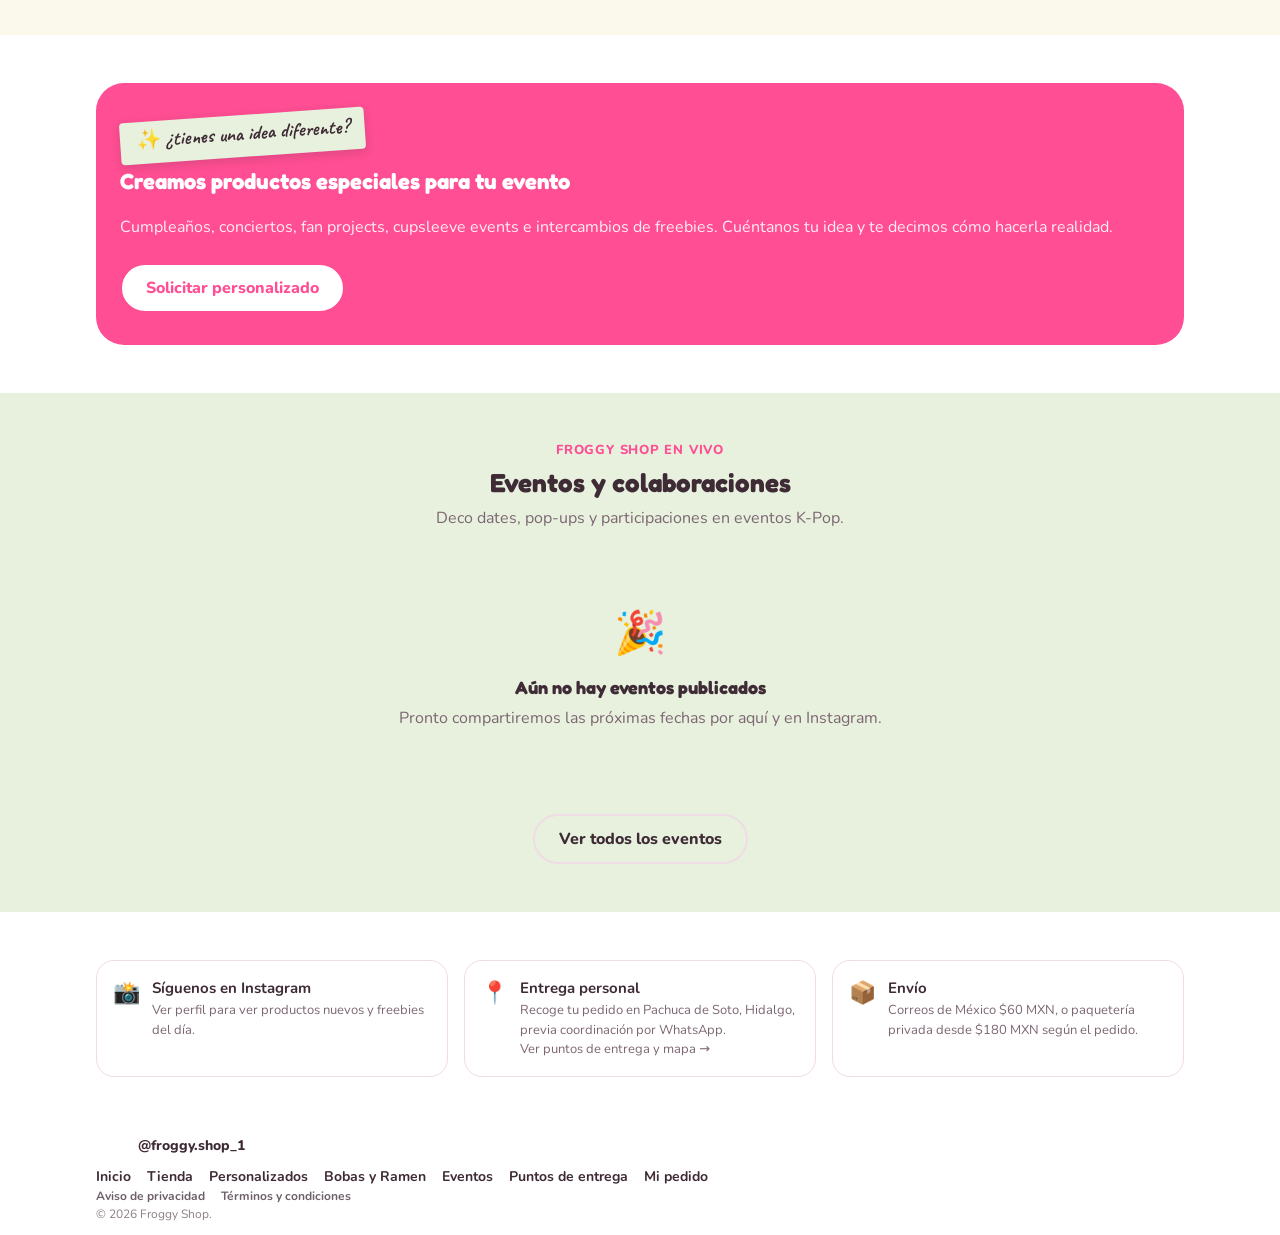
==== commit b364471d: "Update index.html Edición de Imagen Hero" ====
--- a/index.html
+++ b/index.html
@@ -30,13 +30,9 @@
           <a href="tienda.html" class="btn btn--primary">Ver tienda</a>
           <a href="personalizados.html" class="btn btn--secondary">Pedido personalizado</a>
         </div>
-      </div>
-      <div class="hero__media">
-        <div class="photo-placeholder" role="img" aria-label="Foto pendiente del producto destacado">
-          <span class="photo-placeholder__icon" aria-hidden="true">🐸</span>
-          <span class="photo-placeholder__label">Foto pendiente</span>
-        </div>
-      </div>
+<div class="hero__media">
+  <img src="assets/hero-inicio.jpeg" alt="Productos de Froggy Shop" style="width:100%;height:100%;object-fit:cover;" onerror="this.parentElement.innerHTML='<div class=&quot;photo-placeholder&quot; role=&quot;img&quot;><span class=&quot;photo-placeholder__icon&quot;>🐸</span><span class=&quot;photo-placeholder__label&quot;>Foto pendiente</span></div>'">
+</div>
     </div>
   </section>
 
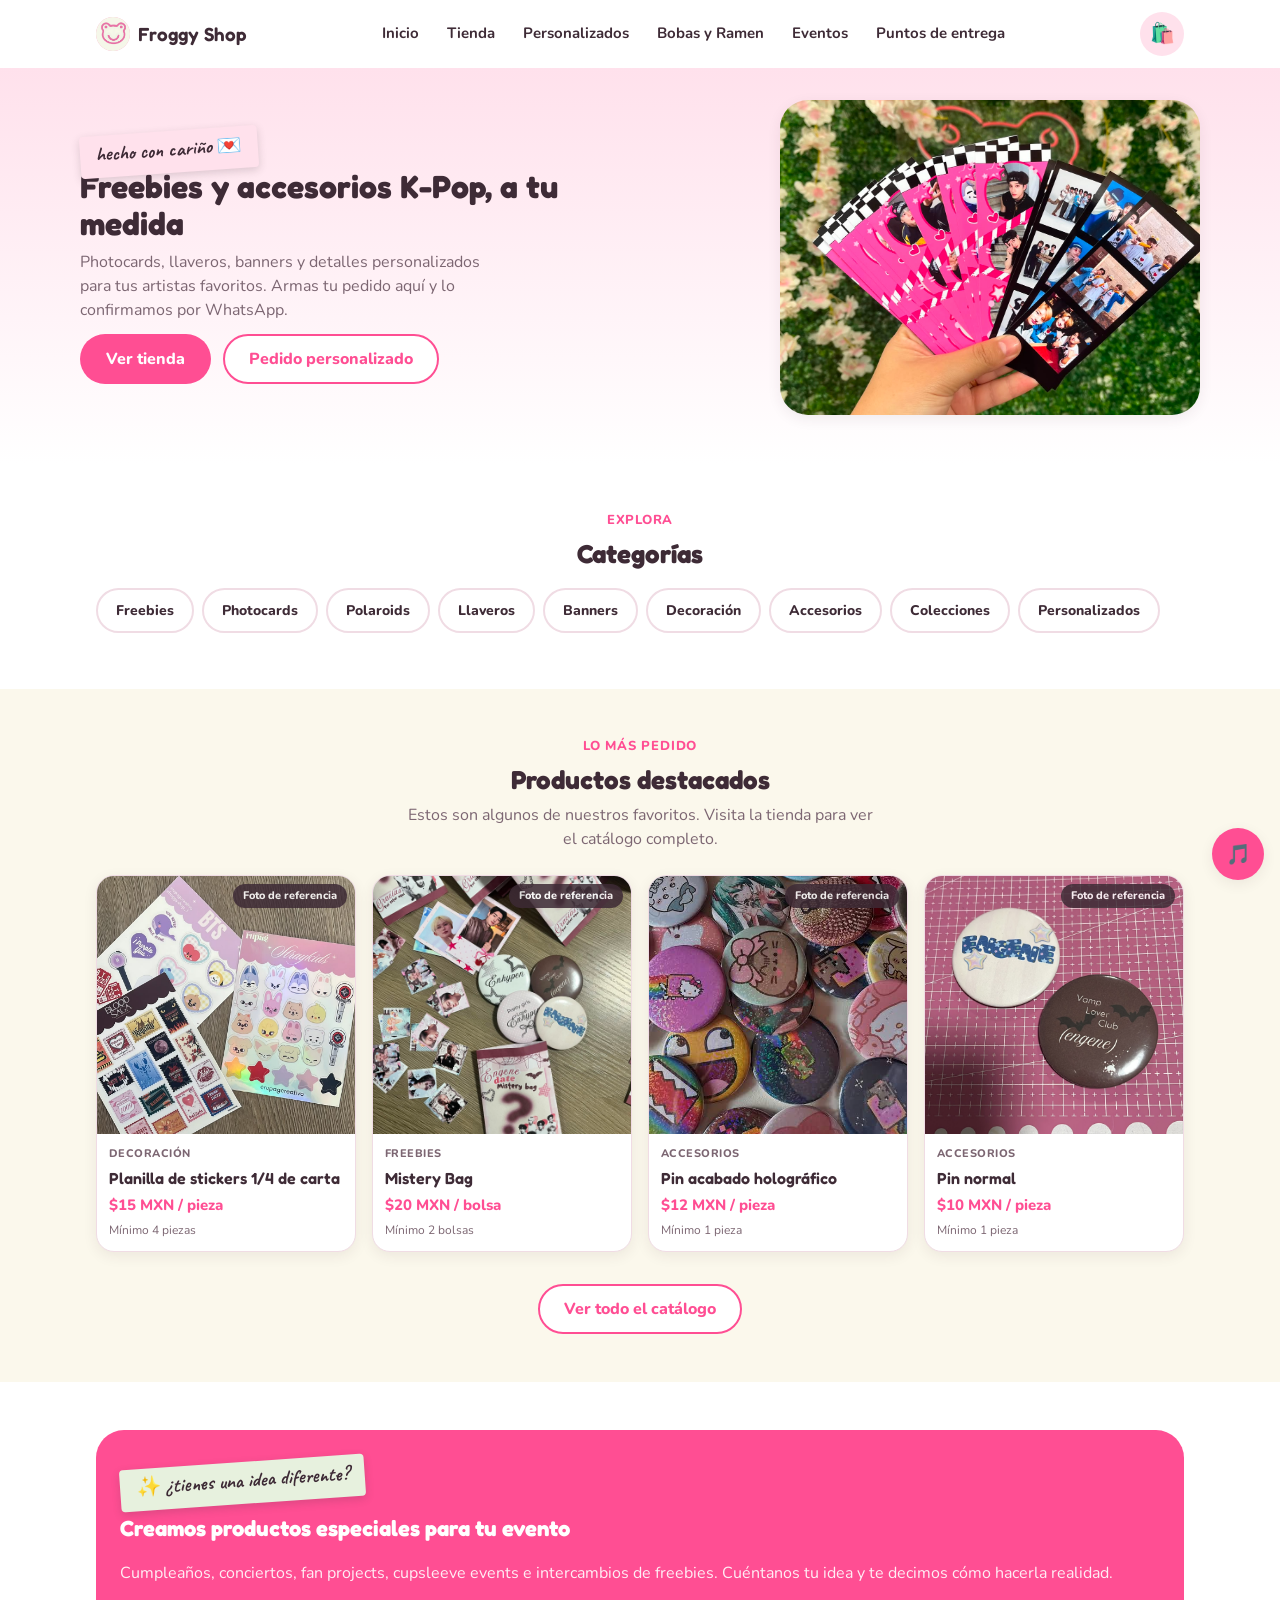
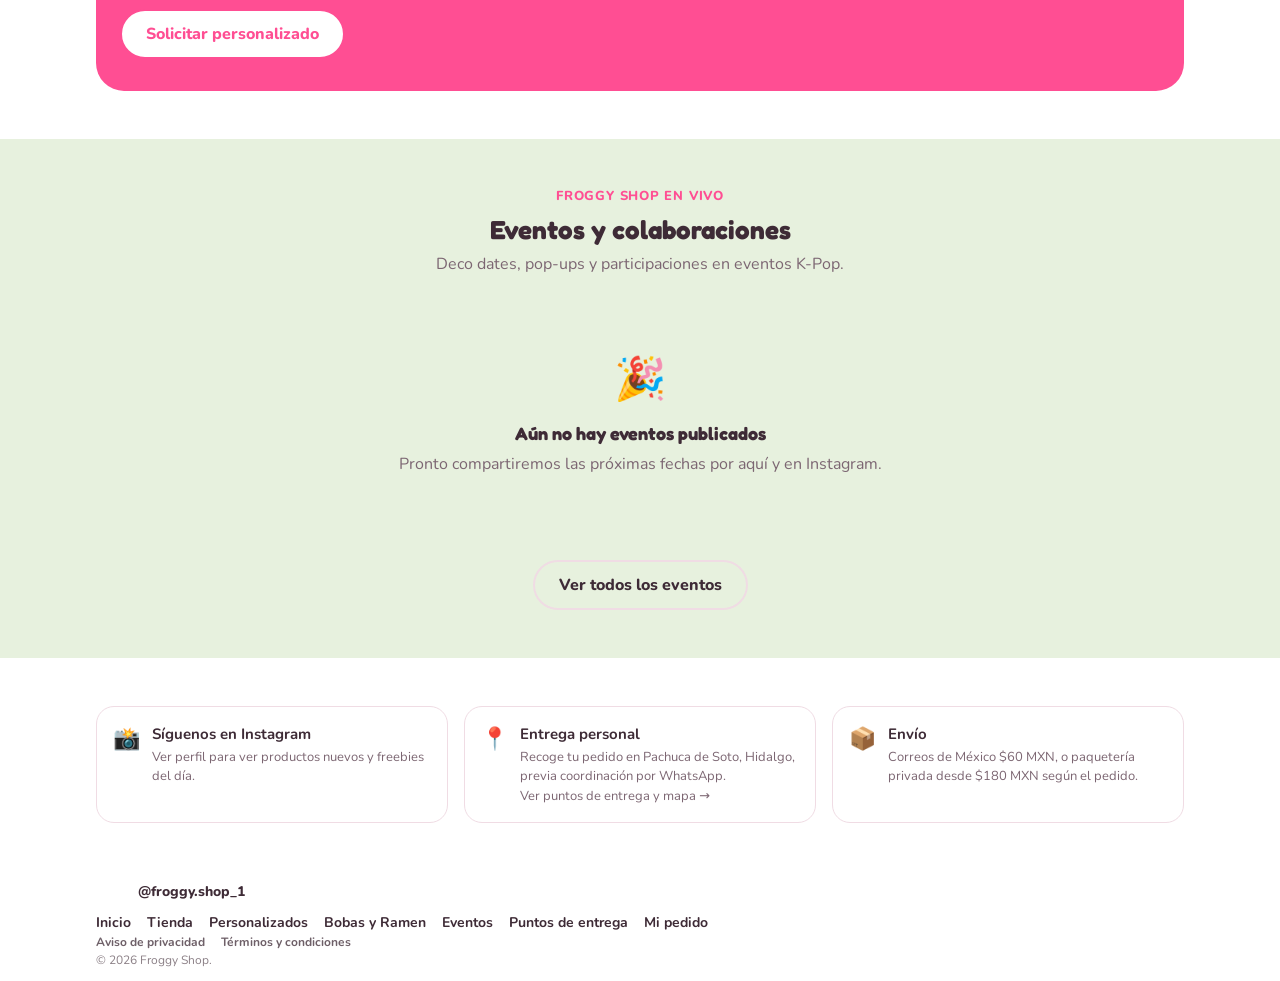
==== commit 971b91a2: "Add files via upload" ====
--- a/index.html
+++ b/index.html
@@ -30,9 +30,10 @@
           <a href="tienda.html" class="btn btn--primary">Ver tienda</a>
           <a href="personalizados.html" class="btn btn--secondary">Pedido personalizado</a>
         </div>
-<div class="hero__media">
-  <img src="assets/hero-inicio.jpeg" alt="Productos de Froggy Shop" style="width:100%;height:100%;object-fit:cover;" onerror="this.parentElement.innerHTML='<div class=&quot;photo-placeholder&quot; role=&quot;img&quot;><span class=&quot;photo-placeholder__icon&quot;>🐸</span><span class=&quot;photo-placeholder__label&quot;>Foto pendiente</span></div>'">
-</div>
+      </div>
+      <div class="hero__media">
+        <img src="assets/hero-inicio.jpeg" alt="Productos de Froggy Shop" style="width:100%;height:100%;object-fit:cover;" onerror="this.parentElement.innerHTML='<div class=&quot;photo-placeholder&quot; role=&quot;img&quot;><span class=&quot;photo-placeholder__icon&quot;>🐸</span><span class=&quot;photo-placeholder__label&quot;>Foto pendiente</span></div>'">
+      </div>
     </div>
   </section>
 
